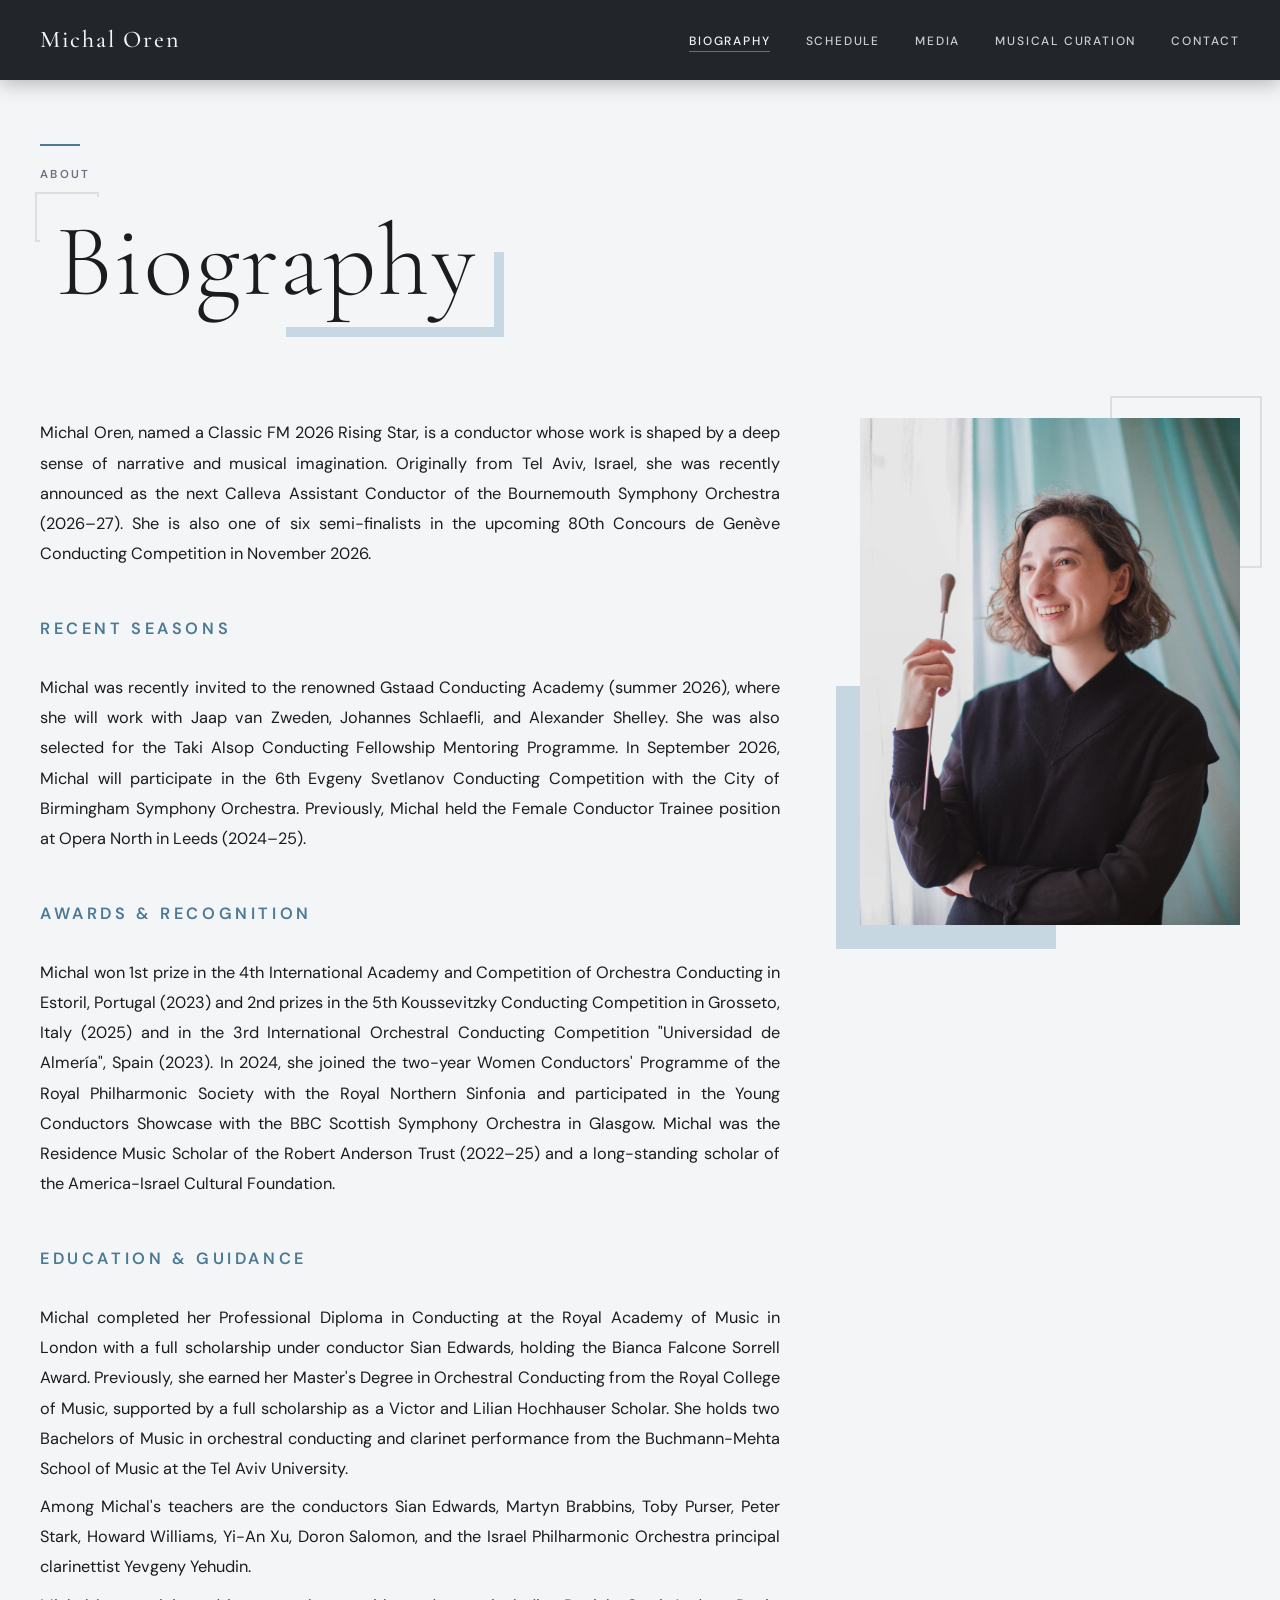
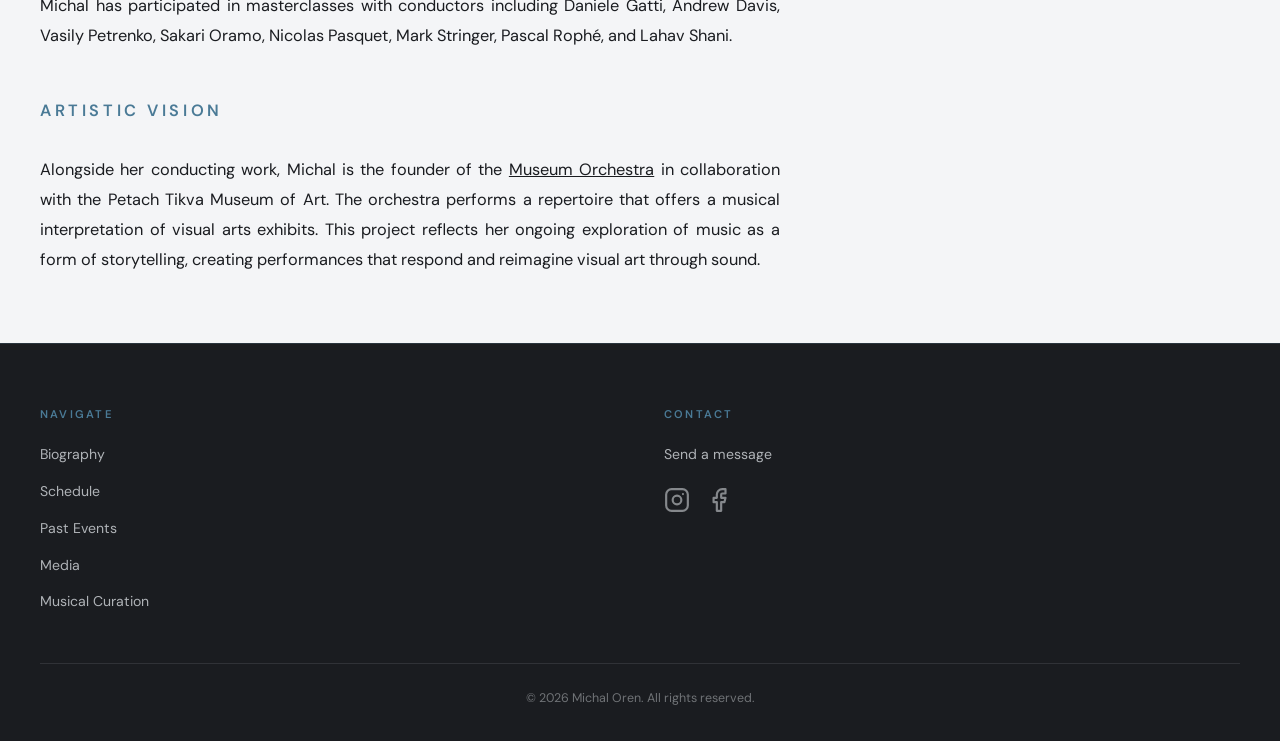
==== biography.html @ 988ffdbd "Improve mobile/tablet scroll effects, hero framing, and photo credits - Fade-in reveals immediately " ====
<!DOCTYPE html>
<html lang="en">
<head>
  <meta charset="UTF-8" />
  <meta name="viewport" content="width=device-width, initial-scale=1.0" />
  <meta name="description" content="Biography of Michal Oren – conductor, Classic FM 2026 Rising Star." />
  <title>Biography – Michal Oren</title>
  <link rel="stylesheet" href="css/style.css" />
  <style>
    .fade-in { opacity: 0; transform: translateY(24px); transition: opacity 0.7s ease, transform 0.7s ease; }
    .fade-in.visible { opacity: 1; transform: none; }

    .bio-layout {
      display: grid;
      grid-template-columns: 1fr 380px;
      gap: 5rem;
      align-items: start;
    }

    .bio-sidebar {
      position: sticky;
      top: calc(var(--nav-height) + 2rem);
    }

    .bio-sidebar__img-wrap {
      position: relative;
      margin-bottom: 1.5rem;
    }

    .bio-sidebar__img-wrap::before {
      content: '';
      position: absolute;
      top: -1.4rem;
      right: -1.4rem;
      width: 40%;
      height: 34%;
      border: 2px solid var(--dark);
      opacity: 0.1;
      z-index: -1;
    }

    .bio-sidebar__img-wrap::after {
      content: '';
      position: absolute;
      bottom: -1.5rem;
      left: -1.5rem;
      width: 58%;
      height: 52%;
      background: var(--blue-light);
      opacity: 0.32;
      z-index: -1;
    }

    .bio-sidebar img {
      width: 100%;
      aspect-ratio: 3/4;
      object-fit: cover;
      display: block;
    }

    .bio-awards {
      background: var(--cream-dark);
      padding: 1.5rem;
      border-left: 3px solid var(--blue-light);
    }

    .bio-awards h4 {
      font-family: var(--font-body);
      font-size: 0.7rem;
      font-weight: 600;
      letter-spacing: 0.2em;
      text-transform: uppercase;
      color: var(--accent);
      margin-bottom: 1rem;
    }

    .bio-awards ul { display: flex; flex-direction: column; gap: 0.6rem; }

    .bio-awards li {
      font-size: 0.85rem;
      color: var(--text-muted);
      padding-left: 1rem;
      position: relative;
      line-height: 1.5;
    }

    .bio-awards li::before {
      content: '–';
      position: absolute;
      left: 0;
      color: var(--accent);
    }

    .bio-content { display: flex; flex-direction: column; gap: 1.8rem; }

    .bio-content p { font-size: 1.02rem; line-height: 1.85; text-align: justify; }
    .bio-content strong { font-weight: 400; }

    .bio-section-title {
      font-family: var(--font-body);
      font-size: 0.7rem;
      font-weight: 600;
      letter-spacing: 0.22em;
      text-transform: uppercase;
      color: var(--accent);
      padding-top: 0.5rem;
      margin-top: 0.5rem;
      text-align: left;
    }

    @media (orientation: portrait), (max-width: 900px) {
      .bio-layout {
        grid-template-columns: 1fr;
        gap: 3rem;
      }
      .bio-sidebar { position: static; }
      .bio-sidebar__img-wrap { width: min(80%, 420px); margin-inline: auto; }
      .bio-sidebar img { aspect-ratio: 2/3; object-position: center top; }
    }
  </style>
</head>
<body>

  <!-- ═══════════════ NAVIGATION ═══════════════ -->
  <nav class="nav scrolled">
    <div class="nav__inner">
      <a href="index.html" class="nav__logo">Michal Oren</a>
      <button class="nav__toggle" aria-label="Toggle menu">
        <span></span><span></span><span></span>
      </button>
      <ul class="nav__links">
        <li><a href="biography.html">Biography</a></li>
        <li><a href="schedule.html">Schedule</a></li>
        <li><a href="media.html">Media</a></li>
        <li><a href="musical-curation.html">Musical Curation</a></li>
        <li><a href="contact.html">Contact</a></li>
      </ul>
    </div>
  </nav>

  <!-- ═══════════════ PAGE HERO ═══════════════ -->
  <div class="page-hero" data-label="Biography">
    <div class="container">
      <div class="page-hero__rule"></div>
      <span class="eyebrow">About</span>
      <div class="page-hero__title"><h1>Biography</h1></div>
    </div>
  </div>

  <!-- ═══════════════ BIO CONTENT ═══════════════ -->
  <section class="section">
    <div class="container">
      <div class="bio-layout">

        <!-- Main text -->
        <div class="bio-content fade-in">
          <p>
            Michal Oren, named a <strong>Classic FM 2026 Rising Star</strong>, is a conductor whose
            work is shaped by a deep sense of narrative and musical imagination. Originally from
            Tel Aviv, Israel, she was recently announced as the next <strong>Calleva Assistant
            Conductor of the Bournemouth Symphony Orchestra</strong> (2026–27). She is also one
            of six semi-finalists in the upcoming <strong>80th Concours de Genève Conducting
            Competition</strong> in November 2026.
          </p>

          <p class="bio-section-title">Recent Seasons</p>

          <p>
            Michal was recently invited to the renowned <strong>Gstaad Conducting Academy</strong> (summer 2026), where she will work with Jaap van Zweden, Johannes Schlaefli, and Alexander Shelley. She was also selected for the <strong>Taki Alsop Conducting Fellowship Mentoring Programme</strong>. In September 2026, Michal will participate in the <strong>6th Evgeny Svetlanov Conducting Competition</strong> with the City of Birmingham Symphony Orchestra. Previously, Michal held the <strong>Female Conductor Trainee</strong> position at Opera North in Leeds (2024–25).
          </p>

          <p class="bio-section-title">Awards &amp; Recognition</p>

          <p>
            Michal won <strong>1st prize in the 4th International Academy and Competition of
            Orchestra Conducting in Estoril, Portugal</strong> (2023) and 2nd prizes in the
            5th Koussevitzky Conducting Competition in Grosseto, Italy (2025) and in the
            3rd International Orchestral Conducting Competition "Universidad de Almería",
            Spain (2023). In 2024, she joined the two-year <strong>Women Conductors' Programme
            of the Royal Philharmonic Society</strong> with the Royal Northern Sinfonia and participated in the <strong>Young Conductors Showcase with the
            BBC Scottish Symphony Orchestra</strong> in Glasgow. Michal was the Residence Music
            Scholar of the <strong>Robert Anderson Trust</strong> (2022–25) and a long-standing scholar of the <strong>America-Israel Cultural Foundation</strong>.
          </p>

          <p class="bio-section-title">Education &amp; Guidance</p>

          <div style="display: flex; flex-direction: column; gap: 0.5rem;">
            <p>
              Michal completed her <strong>Professional Diploma in Conducting at the Royal Academy
              of Music</strong> in London with a full scholarship under conductor Sian Edwards,
              holding the <strong>Bianca Falcone Sorrell Award</strong>. Previously, she earned
              her <strong>Master's Degree in Orchestral Conducting from the Royal College of
              Music</strong>, supported by a full scholarship as a Victor and Lilian Hochhauser
              Scholar. She holds two <strong>Bachelors of Music</strong> in orchestral conducting
              and clarinet performance from the Buchmann-Mehta School of Music at the Tel Aviv University.
            </p>
            <p>
              Among Michal's teachers are the conductors Sian Edwards, Martyn Brabbins, Toby Purser,
              Peter Stark, Howard Williams, Yi-An Xu, Doron Salomon, and the Israel Philharmonic Orchestra principal clarinettist
              Yevgeny Yehudin.
            </p>
            <p>
              Michal has participated in masterclasses with conductors including Daniele Gatti, Andrew Davis, Vasily Petrenko, Sakari Oramo, Nicolas Pasquet, Mark Stringer, Pascal Rophé, and Lahav Shani.
            </p>
          </div>

          <p class="bio-section-title">Artistic Vision</p>

          <p>
            Alongside her conducting work, Michal is the founder of the <strong><a href="musical-curation.html" style="text-decoration: underline;">Museum
            Orchestra</a></strong> in collaboration with the Petach Tikva Museum of Art. The orchestra
            performs a repertoire that offers a musical interpretation of visual arts exhibits.
            This project reflects her ongoing exploration of music as a form of storytelling,
            creating performances that respond and reimagine visual art through sound.
          </p>

        </div>

        <!-- Sidebar -->
        <div class="bio-sidebar fade-in">
          <div class="bio-sidebar__img-wrap">
            <img
              src="images/bio-portrait.jpg"
              alt="Michal Oren – conductor portrait"
              loading="lazy"
            />
          </div>

        </div>

      </div>
    </div>
  </section>

  <!-- ═══════════════ FOOTER ═══════════════ -->
  <footer class="footer">
    <div class="container">
      <div class="footer__grid">
        <div class="footer__col">
          <h4>Navigate</h4>
          <ul>
            <li><a href="biography.html">Biography</a></li>
            <li><a href="schedule.html">Schedule</a></li>
            <li><a href="past-events.html">Past Events</a></li>
            <li><a href="media.html">Media</a></li>
            <li><a href="musical-curation.html">Musical Curation</a></li>
          </ul>
        </div>
        <div class="footer__col">
          <h4>Contact</h4>
          <ul>
            <li><a href="contact.html">Send a message</a></li>
            <li><a href="mailto:michal.oren.36@gmail.com">michal.oren.36@gmail.com</a></li>
          </ul>
          <div class="footer__social">
            <a href="https://www.instagram.com/michal.oren/" target="_blank" rel="noopener" aria-label="Instagram">
              <svg xmlns="http://www.w3.org/2000/svg" viewBox="0 0 24 24" fill="none" stroke="currentColor" stroke-width="2" stroke-linecap="round" stroke-linejoin="round">
                <rect x="2" y="2" width="20" height="20" rx="5" ry="5"/>
                <circle cx="12" cy="12" r="4"/>
                <circle cx="17.5" cy="6.5" r="1" fill="currentColor" stroke="none"/>
              </svg>
            </a>
            <a href="https://www.facebook.com/michal.oren.96" target="_blank" rel="noopener" aria-label="Facebook">
              <svg xmlns="http://www.w3.org/2000/svg" viewBox="0 0 24 24" fill="none" stroke="currentColor" stroke-width="2" stroke-linecap="round" stroke-linejoin="round">
                <path d="M18 2h-3a5 5 0 0 0-5 5v3H7v4h3v8h4v-8h3l1-4h-4V7a1 1 0 0 1 1-1h3z"/>
              </svg>
            </a>
          </div>
        </div>
      </div>
      <div class="footer__bottom">
        <span>&copy; 2026 Michal Oren. All rights reserved.</span>
      </div>
    </div>
  </footer>

  <script src="js/main.js"></script>
</body>
</html>
---- css/style.css ----
/* ============================================================
   MICHAL OREN — Main Stylesheet
   Fonts: Cormorant Garamond (headings) + DM Sans (body)
   Colors: Off-white #F4F5F7 | Blue #6B9AB4 | Dark #1A1C20 | No warm tones
   ============================================================ */

@import url('https://fonts.googleapis.com/css2?family=Cormorant+Garamond:ital,wght@0,300;0,400;0,500;0,600;1,300;1,400;1,500;1,600&family=DM+Sans:ital,opsz,wght@0,9..40,300;0,9..40,400;0,9..40,500;0,9..40,600;1,9..40,300;1,9..40,400&display=swap');

/* ── Variables ─────────────────────────────────────────────── */
:root {
  --cream:        #F4F5F7;
  --cream-dark:   #D8DDE5;
  --dark:         #1A1C20;
  --dark-mid:     #22262D;
  --blue-pale:    #D8E8F0;
  --blue-light:   #6B9AB4;
  --accent:       #4A7A96;
  --accent-light: #6B9AB4;
  --text:         #1A1C20;
  --text-muted:   #6A7382;
  --white:        #FFFFFF;

  --font-display: 'Cormorant Garamond', Georgia, serif;
  --font-body:    'DM Sans', system-ui, sans-serif;

  --nav-height: 80px;
  --section-pad: clamp(2.7rem, 5.3vw, 4.7rem);
  --container:  1200px;
  --radius:     4px;
  --transition: 0.3s ease;
}

/* ── Reset ──────────────────────────────────────────────────── */
*, *::before, *::after { box-sizing: border-box; margin: 0; padding: 0; }

html { scroll-behavior: smooth; font-size: 16px; }

body {
  font-family: var(--font-body);
  background-color: var(--cream);
  color: var(--text);
  line-height: 1.7;
  -webkit-font-smoothing: antialiased;
}

img { display: block; max-width: 100%; height: auto; }

a { color: inherit; text-decoration: none; }

ul { list-style: none; }

/* ── Typography ─────────────────────────────────────────────── */
h1, h2, h3, h4 {
  font-family: var(--font-display);
  font-weight: 400;
  line-height: 1.15;
  letter-spacing: 0.01em;
}

h1 { font-size: clamp(3.5rem, 8vw, 7rem); }
h2 { font-size: clamp(2.4rem, 4.5vw, 3.8rem); }
h3 { font-size: clamp(1.3rem, 2.5vw, 1.9rem); }
h4 { font-size: 1.2rem; }

p { font-size: 1rem; line-height: 1.8; color: var(--text); }

.eyebrow {
  font-family: var(--font-body);
  font-size: 0.72rem;
  font-weight: 600;
  letter-spacing: 0.2em;
  text-transform: uppercase;
  color: var(--text-muted);
  display: block;
  margin-bottom: 0.75rem;
}

/* ── Layout Helpers ─────────────────────────────────────────── */
.container {
  width: min(var(--container), 100% - 3rem);
  margin-inline: auto;
}

.section { padding-block: var(--section-pad); }

.section--dark {
  background-color: var(--dark);
  color: var(--cream);
}
.section--dark p,
.section--dark h2,
.section--dark h3 { color: var(--cream); }
.section--dark .eyebrow { color: var(--blue-light); }

.section--mid {
  background-color: #EBEBEC;
}

.grid-2 {
  display: grid;
  grid-template-columns: repeat(2, 1fr);
  gap: 3rem;
  align-items: center;
}

.grid-3 {
  display: grid;
  grid-template-columns: repeat(3, 1fr);
  gap: 2rem;
}

/* ── Buttons ────────────────────────────────────────────────── */
.btn {
  display: inline-block;
  padding: 0.8rem 2.2rem;
  font-family: var(--font-body);
  font-size: 0.8rem;
  font-weight: 500;
  letter-spacing: 0.15em;
  text-transform: uppercase;
  border: 1.5px solid currentColor;
  transition: background var(--transition), color var(--transition);
  cursor: pointer;
}

.btn--accent {
  background: var(--dark);
  border-color: var(--dark);
  color: var(--white);
}
.btn--accent:hover { background: var(--dark-mid); border-color: var(--dark-mid); }

.btn--outline {
  background: transparent;
  border-color: var(--text);
  color: var(--text);
}
.btn--outline:hover { background: var(--text); color: var(--cream); }

.btn--outline-light {
  background: transparent;
  border-color: var(--cream);
  color: var(--cream);
}
.btn--outline-light:hover { background: var(--cream); color: var(--dark); }

/* ── Navigation ─────────────────────────────────────────────── */
.nav {
  position: fixed;
  top: 0; left: 0; right: 0;
  z-index: 100;
  height: var(--nav-height);
  display: flex;
  align-items: center;
  transition: background var(--transition), box-shadow var(--transition), transform 0.35s ease;
}

.nav--hidden {
  transform: translateY(-100%);
}

.nav.scrolled {
  background: rgba(27, 30, 36, 0.97);
  box-shadow: 0 2px 20px rgba(0,0,0,0.3);
}

.nav__inner {
  width: min(var(--container), 100% - 3rem);
  margin-inline: auto;
  display: flex;
  align-items: center;
  justify-content: space-between;
}

.nav__logo {
  font-family: var(--font-display);
  font-size: 1.5rem;
  font-weight: 500;
  letter-spacing: 0.08em;
  color: var(--cream);
  white-space: nowrap;
}

.nav__links {
  display: flex;
  gap: 2.2rem;
  align-items: center;
}

.nav__links a {
  font-size: 0.75rem;
  font-weight: 500;
  letter-spacing: 0.15em;
  text-transform: uppercase;
  color: rgba(240, 244, 248, 0.82);
  transition: color var(--transition);
  position: relative;
}

.nav__links a::after {
  content: '';
  position: absolute;
  bottom: -3px; left: 0; right: 0;
  height: 1px;
  background: var(--accent);
  transform: scaleX(0);
  transition: transform var(--transition);
}

.nav__links a:hover,
.nav__links a.active { color: var(--cream); }
.nav__links a:hover::after,
.nav__links a.active::after { transform: scaleX(1); }

.nav__toggle {
  display: none;
  flex-direction: column;
  gap: 5px;
  cursor: pointer;
  padding: 4px;
  background: none;
  border: none;
}

.nav__toggle span {
  display: block;
  width: 24px;
  height: 1.5px;
  background: var(--cream);
  transition: transform var(--transition), opacity var(--transition);
}

/* ── About heading ──────────────────────────────────────────── */
.about__heading {
  font-size: clamp(2rem, 3.5vw, 3rem);
  font-weight: 300;
  line-height: 1.2;
}

.about__heading em {
  font-style: italic;
  color: var(--accent);
}

/* ── Statement section ──────────────────────────────────────── */
.statement-section {
  background: var(--dark);
  padding: clamp(3rem, 6vw, 5rem) 0;
  overflow: hidden;
  position: relative;
}

.statement-section::before {
  content: '';
  position: absolute;
  left: 0; top: 0;
  width: 4px;
  height: 100%;
  background: var(--accent);
}

.statement-quote {
  font-family: var(--font-display);
  font-size: clamp(1.5rem, 3.5vw, 2.8rem);
  font-weight: 300;
  font-style: italic;
  color: var(--cream);
  line-height: 1.35;
  max-width: 960px;
  letter-spacing: 0.015em;
  padding-left: 3rem;
}

.statement-quote::before {
  content: '— ';
  color: var(--accent);
  font-style: normal;
}

/* ── News section header ────────────────────────────────────── */
.news-section {
  position: relative;
  overflow: hidden;
}


.news-header {
  display: grid;
  grid-template-columns: 1fr auto;
  align-items: end;
  gap: 1.5rem;
  margin-bottom: 0;
}

.news-header .eyebrow { grid-column: 1; grid-row: 1; }

.section-title-sm {
  font-size: clamp(1.8rem, 3.5vw, 2.8rem);
  font-weight: 300;
  font-style: italic;
  line-height: 1.1;
  margin: 0;
}

.news-header h2 {
  grid-column: 1;
  grid-row: 2;
  margin: 0;
}

.news-header .divider { grid-column: 1; grid-row: 3; margin-top: -0.75rem; }
.about__text .divider { margin-top: -0.75rem; }

/* ── Hero ───────────────────────────────────────────────────── */
.hero {
  position: relative;
  height: 140vh;
  min-height: 750px;
  display: flex;
  align-items: center;
  overflow: hidden;
  background-color: var(--dark-mid);
}

.hero__bg {
  position: absolute;
  inset: 0;
  width: 100%;
  height: 100%;
  object-fit: cover;
  object-position: 75% top;
}

.hero__overlay {
  position: absolute;
  inset: 0;
  background: linear-gradient(
    to bottom,
    rgba(27,30,36,0.1) 0%,
    rgba(27,30,36,0.3) 40%,
    rgba(27,30,36,0.88) 100%
  );
}

.hero__content {
  position: relative;
  width: min(var(--container), 100% - 3rem);
  margin-inline: auto;
  padding-bottom: 0;
  margin-top: 25vh;
  color: var(--cream);
}

.hero__content h1 {
  font-weight: 300;
  font-style: normal;
  letter-spacing: 0.02em;
  color: var(--cream);
  line-height: 1.05;
  margin-bottom: 0.5rem;
}

.hero__subtitle {
  font-family: var(--font-body);
  font-size: 0.95rem;
  font-weight: 500;
  letter-spacing: 0.3em;
  text-transform: uppercase;
  color: var(--accent-light);
  margin-bottom: 1rem;
}

.hero__rule {
  width: 50px;
  height: 2px;
  background: var(--accent);
  margin-bottom: 1.5rem;
}

.hero__tag {
  display: inline-block;
  font-family: var(--font-body);
  font-size: 0.72rem;
  font-weight: 400;
  letter-spacing: 0.15em;
  text-transform: uppercase;
  border: 1px solid rgba(240,244,248,0.4);
  padding: 0.4rem 1rem;
  color: rgba(240,244,248,0.8);
  margin-top: 1.2rem;
}

/* ── Banner Strip ───────────────────────────────────────────── */
.banner-strip {
  background: var(--cream-dark);
  border-bottom: 1px solid rgba(107,154,180,0.2);
  padding: 0.6rem 0;
}

.banner-strip__inner {
  width: min(var(--container), 100% - 3rem);
  margin-inline: auto;
  display: flex;
  align-items: center;
  justify-content: center;
  gap: 2rem;
}

.banner-strip__left {
  display: flex;
  align-items: center;
  gap: 0.75rem;
}

.banner-strip__logo-wrap {
  display: flex;
  align-items: center;
}

.banner-strip__logo {
  height: 34px;
  width: auto;
}

.banner-strip__text {
  font-family: var(--font-display);
  font-size: 1.15rem;
  font-weight: 500;
  font-style: italic;
  letter-spacing: 0.05em;
  color: var(--dark);
}

.banner-strip__sep {
  width: 1px;
  height: 28px;
  background: rgba(26,28,32,0.35);
}

.banner-strip__right a {
  display: flex;
  align-items: center;
  color: var(--dark);
  transition: color var(--transition), transform var(--transition);
}

.banner-strip__right a:hover {
  color: var(--accent);
  transform: scale(1.1);
}

.banner-strip__right svg {
  width: 22px;
  height: 22px;
}

/* ── News Cards ─────────────────────────────────────────────── */
.news-grid {
  display: flex;
  flex-direction: column;
  margin-top: 0;
  max-width: 780px;
  margin-inline: auto;
  width: 100%;
  position: relative;
}

.news-grid::before {
  content: '';
  position: absolute;
  bottom: -2rem;
  left: -2rem;
  width: 62%;
  height: 52%;
  background: var(--cream-dark);
  opacity: 0.38;
  z-index: 0;
  pointer-events: none;
}

.news-grid::after {
  content: '';
  position: absolute;
  top: -1.4rem;
  right: -1.4rem;
  width: 36%;
  height: calc(50% + 1.4rem);
  background: transparent;
  border: 2px solid var(--blue-light);
  opacity: 0.5;
  z-index: 0;
  pointer-events: none;
}

.news-card {
  display: grid;
  grid-template-columns: 160px 1fr;
  gap: 2.5rem;
  padding: 1.8rem 1.2rem;
  border-bottom: 1px solid var(--cream-dark);
  align-items: stretch;
  position: relative;
  z-index: 1;
  background: var(--white);
  cursor: pointer;
  transition: background 0.3s ease, box-shadow 0.3s ease;
}

.news-card:first-child { border-top: 1px solid var(--cream-dark); }

.news-card::before {
  content: '';
  position: absolute;
  left: 0;
  top: 0;
  width: 3px;
  height: 100%;
  background: var(--accent);
  transform: scaleY(0);
  transform-origin: center;
  transition: transform 0.3s ease;
}

.news-card:hover { background: var(--blue-pale); }
.news-card:hover::before { transform: scaleY(1); }

.news-card__logo {
  display: flex;
  align-items: center;
  justify-content: center;
}

.news-card__logo img {
  height: 80px;
  max-width: 150px;
  width: auto;
  object-fit: contain;
  transition: transform 0.35s ease;
}

.news-card:hover .news-card__logo img { transform: scale(1.08); }

.news-card__body {
  display: flex;
  flex-direction: column;
  align-self: stretch;
  gap: 0.5rem;
}

.news-card__text {
  font-size: 1.05rem;
  line-height: 1.65;
  color: var(--text);
  flex: 1;
}

.news-card__date {
  font-family: var(--font-body);
  font-size: 0.68rem;
  font-weight: 600;
  letter-spacing: 0.15em;
  text-transform: uppercase;
  color: var(--text-muted);
}

.news-card__link {
  font-family: var(--font-body);
  font-size: 0.72rem;
  font-weight: 600;
  letter-spacing: 0.1em;
  color: var(--accent);
  text-transform: uppercase;
  display: inline-flex;
  align-items: center;
  gap: 0.3em;
  margin-top: auto;
  padding-top: 0.6rem;
  transition: gap 0.25s ease, letter-spacing 0.25s ease;
}

.news-card:hover .news-card__link { gap: 0.6em; }

.news-card__link::after {
  content: '';
  position: absolute;
  inset: 0;
}

@media (max-width: 700px) {
  .news-card { grid-template-columns: 80px 1fr; gap: 1.2rem; }
}

@media (max-width: 460px) {
  .news-card { grid-template-columns: 1fr; }
  .news-card__logo { justify-content: flex-start; }
}

/* ── About Section (full-bleed split) ───────────────────────── */
.about-section {
  display: grid;
  grid-template-columns: 55fr 45fr;
  min-height: 90vh;
}

.about-section__image {
  overflow: hidden;
  position: relative;
}

.about-section__image img {
  width: 100%;
  height: 100%;
  object-fit: cover;
  object-position: center top;
  display: block;
}

.about-section__text {
  padding: clamp(4rem, 8vw, 8rem) clamp(3rem, 6vw, 6rem);
  display: flex;
  flex-direction: column;
  justify-content: center;
  gap: 1.8rem;
  background: var(--cream);
}

.about-section__text .btn { align-self: flex-start; }
.about-section__text p { color: var(--text); }

@media (max-width: 768px) {
  .about-section {
    grid-template-columns: 1fr;
    min-height: auto;
  }
  .about-section__image {
    aspect-ratio: 4/3;
    max-height: 55vh;
  }
}

/* ── Press / News list ──────────────────────────────────────── */
.press-section-title {
  font-size: clamp(3rem, 7vw, 6rem);
  font-weight: 300;
  font-style: italic;
  margin-bottom: 0.5rem;
  line-height: 1;
}

.press-list {
  border-top: 1px solid var(--cream-dark);
  margin-top: 1.5rem;
}

.press-item {
  display: grid;
  grid-template-columns: 2.5rem 1fr auto auto;
  gap: 0 2.5rem;
  padding: 2rem 0;
  border-bottom: 1px solid var(--cream-dark);
  align-items: center;
  text-decoration: none;
  color: inherit;
  transition: opacity var(--transition);
}

.press-item:hover { opacity: 0.55; }

.press-item:hover .press-item__arrow { transform: translateX(6px); }

.press-item__num {
  font-family: var(--font-display);
  font-size: 0.9rem;
  font-style: italic;
  color: var(--text-muted);
  opacity: 0.7;
}

.press-item__source {
  display: block;
  font-size: 0.68rem;
  font-weight: 600;
  letter-spacing: 0.15em;
  text-transform: uppercase;
  color: var(--accent);
  margin-bottom: 0.45rem;
}

.press-item__text {
  font-size: 1rem;
  line-height: 1.5;
  color: var(--text);
  margin: 0;
}

.press-item__date {
  font-size: 0.72rem;
  color: var(--text-muted);
  text-transform: uppercase;
  letter-spacing: 0.1em;
  white-space: nowrap;
}

.press-item__arrow {
  font-size: 1rem;
  color: var(--accent);
  transition: transform var(--transition);
  padding-left: 0.5rem;
}

@media (max-width: 650px) {
  .press-item { grid-template-columns: 2rem 1fr auto; }
  .press-item__date { display: none; }
}

/* ── Performances list (homepage dark section) ──────────────── */
.perf-list {
  border-top: 1px solid rgba(240,244,248,0.12);
  margin-top: 2rem;
}

.perf-item {
  display: grid;
  grid-template-columns: 5rem 1fr auto auto;
  gap: 0 2rem;
  padding: 1.8rem 0;
  border-bottom: 1px solid rgba(240,244,248,0.08);
  align-items: center;
  text-decoration: none;
  color: var(--cream);
  transition: opacity var(--transition);
}

.perf-item:hover { opacity: 0.55; }
.perf-item:hover .perf-item__arrow { transform: translateX(6px); }

.perf-item__date {
  display: flex;
  flex-direction: column;
  line-height: 1;
}

.perf-item__day {
  font-family: var(--font-display);
  font-size: 2rem;
  font-weight: 300;
  color: var(--accent);
  line-height: 1;
}

.perf-item__month {
  font-size: 0.62rem;
  font-weight: 600;
  letter-spacing: 0.15em;
  text-transform: uppercase;
  color: rgba(240,244,248,0.45);
  margin-top: 0.25rem;
}

.perf-item__title {
  font-size: 1.05rem;
  font-weight: 400;
  color: var(--cream);
}

.perf-item__venue {
  font-size: 0.78rem;
  color: rgba(240,244,248,0.45);
  white-space: nowrap;
}

.perf-item__arrow {
  color: var(--accent);
  transition: transform var(--transition);
  font-size: 0.9rem;
}

@media (max-width: 650px) {
  .perf-item { grid-template-columns: 4rem 1fr auto; }
  .perf-item__venue { display: none; }
}

/* ── Legacy About / Bio (kept for other pages) ──────────────── */
.about__image { position: relative; }
.about__image::before {
  content: '';
  position: absolute;
  bottom: -2rem;
  left: -2rem;
  width: 62%;
  height: 52%;
  background: var(--blue-light);
  opacity: 0.38;
  z-index: -1;
}
.about__image::after {
  content: '';
  position: absolute;
  top: -1.4rem;
  right: -1.4rem;
  width: 36%;
  height: 30%;
  border: 2px solid var(--dark);
  opacity: 0.1;
  z-index: -1;
}
.about__image img { width: 100%; aspect-ratio: 3/4; object-fit: cover; }
.about__text-wrap { align-self: start; margin-top: -2rem; }
.about__text { display: flex; flex-direction: column; gap: 1.5rem; position: relative; background: var(--cream); padding-bottom: 2rem; }
.about__text p { color: var(--text); text-align: justify; }
.about__text > p:first-of-type { margin-top: -1.25rem; }
.about__text .btn { align-self: flex-start; }
.about__text::after {
  content: '';
  position: absolute;
  bottom: -1.4rem;
  right: -1.4rem;
  width: 90%;
  height: 85%;
  border: 2px solid var(--accent);
  opacity: 0.4;
  z-index: -1;
  pointer-events: none;
}

/* ── Events / Schedule ──────────────────────────────────────── */
.event-list { display: flex; flex-direction: column; gap: 0; }

.event-item {
  display: grid;
  grid-template-columns: 90px 1fr auto;
  gap: 1.5rem;
  align-items: center;
  padding: 1.5rem 0;
  border-bottom: 1px solid rgba(240,244,248,0.12);
  transition: background var(--transition);
}

.section--dark .event-item { border-bottom-color: rgba(240,244,248,0.12); }
.section:not(.section--dark) .event-item { border-bottom-color: var(--cream-dark); }

.event-item:first-child { border-top: 1px solid rgba(240,244,248,0.12); }
.section:not(.section--dark) .event-item:first-child { border-top-color: var(--cream-dark); }

.event-date {
  text-align: center;
  font-family: var(--font-display);
  position: relative;
}

.event-date::before {
  content: '';
  position: absolute;
  top: 50%;
  left: 50%;
  transform: translate(-50%, -50%);
  width: 60px;
  height: 60px;
  background: var(--accent);
  opacity: 0.1;
}

.event-date .day {
  font-family: var(--font-body);
  font-size: 2.2rem;
  font-weight: 300;
  line-height: 1;
  color: var(--accent);
  position: relative;
}

.event-date .month {
  font-family: var(--font-body);
  font-size: 0.7rem;
  font-weight: 600;
  letter-spacing: 0.15em;
  text-transform: uppercase;
  position: relative;
}

.section--dark .event-date .month { color: rgba(240,244,248,0.6); }

.event-info h3 {
  font-size: 1.35rem;
  font-weight: 500;
  margin-bottom: 0.25rem;
}

.event-info .venue {
  font-size: 1rem;
  color: var(--text-muted);
}

.section--dark .event-info .venue { color: rgba(240,244,248,0.55); }

.event-cta { flex-shrink: 0; }

/* Past Events Table */
.events-table { width: 100%; border-collapse: collapse; }

.events-table th {
  font-family: var(--font-body);
  font-size: 0.7rem;
  font-weight: 600;
  letter-spacing: 0.18em;
  text-transform: uppercase;
  color: var(--accent);
  padding: 0.75rem 1rem;
  text-align: left;
  border-bottom: 1px solid var(--cream-dark);
}

.events-table td {
  padding: 1rem;
  font-size: 0.9rem;
  border-bottom: 1px solid var(--cream-dark);
  vertical-align: top;
}

.events-table tr:last-child td { border-bottom: none; }
.events-table tr:hover td { background: var(--cream-dark); }

/* ── Media / Gallery ────────────────────────────────────────── */
.gallery {
  display: grid;
  grid-template-columns: repeat(auto-fill, minmax(280px, 1fr));
  gap: 1rem;
}

.gallery__item {
  overflow: hidden;
  aspect-ratio: 3/4;
  cursor: pointer;
}

.gallery__item.landscape { aspect-ratio: 4/3; }
.gallery__item.wide      { aspect-ratio: 16/9; grid-column: span 2; }

.gallery__item img {
  width: 100%;
  height: 100%;
  object-fit: cover;
  transition: transform 0.5s ease;
}

.gallery__item:hover img { transform: scale(1.04); }

.video-grid {
  display: grid;
  grid-template-columns: repeat(auto-fill, minmax(340px, 1fr));
  gap: 2rem;
}

.video-frame-wrap {
  position: relative;
  isolation: isolate;
}
.video-frame-wrap::after {
  content: '';
  position: absolute;
  top: -1.4rem;
  right: -1.4rem;
  width: 90%;
  height: 85%;
  border: 2px solid var(--accent);
  opacity: 0.4;
  z-index: -1;
  pointer-events: none;
}

.video-wrapper {
  position: relative;
  padding-bottom: 56.25%;
  height: 0;
  overflow: hidden;
  background: var(--dark);
}

.video-wrapper iframe {
  position: absolute;
  top: 0; left: 0;
  width: 100%;
  height: 100%;
  border: none;
}

.video-caption {
  margin-top: 0.75rem;
  font-size: 0.85rem;
  color: var(--text-muted);
}

/* ── Lightbox ───────────────────────────────────────────────── */
.lightbox {
  display: none;
  position: fixed;
  inset: 0;
  z-index: 200;
  background: rgba(0,0,0,0.92);
  align-items: center;
  justify-content: center;
}

.lightbox.open { display: flex; }

.lightbox__img {
  max-width: 90vw;
  max-height: 90vh;
  object-fit: contain;
}

.lightbox__close {
  position: absolute;
  top: 1.5rem; right: 1.5rem;
  font-size: 2rem;
  color: var(--cream);
  cursor: pointer;
  background: none;
  border: none;
  line-height: 1;
  opacity: 0.7;
  transition: opacity var(--transition);
}

.lightbox__close:hover { opacity: 1; }

/* ── Contact Form ───────────────────────────────────────────── */
.form-grid {
  display: grid;
  grid-template-columns: 1fr 1fr;
  gap: 1.5rem;
}

.form-group {
  display: flex;
  flex-direction: column;
  gap: 0.5rem;
}

.form-group.full { grid-column: 1 / -1; }

.form-group label {
  font-size: 0.72rem;
  font-weight: 600;
  letter-spacing: 0.15em;
  text-transform: uppercase;
  color: var(--text-muted);
}

.form-group input,
.form-group textarea,
.form-group select {
  width: 100%;
  padding: 0.85rem 1rem;
  background: var(--white);
  border: 1px solid var(--cream-dark);
  border-radius: var(--radius);
  font-family: var(--font-body);
  font-size: 0.95rem;
  color: var(--text);
  transition: border-color var(--transition), box-shadow var(--transition);
  outline: none;
  -webkit-appearance: none;
}

.form-group input:focus,
.form-group textarea:focus,
.form-group select:focus {
  border-color: var(--accent);
  box-shadow: 0 0 0 3px rgba(107,154,180,0.15);
}

.form-group textarea { resize: vertical; min-height: 160px; }

.form-success {
  display: none;
  padding: 1.5rem;
  background: rgba(107,154,180,0.1);
  border: 1px solid var(--accent);
  color: var(--text);
  font-size: 0.9rem;
  line-height: 1.6;
  margin-top: 1rem;
}

/* ── Page Hero (inner pages) ────────────────────────────────── */
.page-hero {
  background: var(--cream);
  padding-top: calc(var(--nav-height) + 4rem);
  padding-bottom: 2.5rem;
  position: relative;
  overflow: hidden;
  text-align: left;
  isolation: isolate;
}

.page-hero + .section {
  padding-top: clamp(2rem, 4vw, 3.5rem);
}


.page-hero__rule {
  width: 40px;
  height: 2px;
  background: var(--accent);
  margin-bottom: 1.2rem;
}

.page-hero h1 {
  font-style: normal;
  font-weight: 300;
  letter-spacing: 0.02em;
  color: var(--dark);
}

.page-hero__title {
  display: inline-block;
  position: relative;
  background: var(--cream);
  padding: 0.4rem 1rem;
}

.page-hero__title::before {
  content: '';
  position: absolute;
  top: -0.3rem;
  left: -0.3rem;
  width: 14%;
  height: 38%;
  border: 2px solid var(--dark);
  opacity: 0.1;
  z-index: -1;
  pointer-events: none;
}

.page-hero__title::after {
  content: '';
  position: absolute;
  bottom: -0.6rem;
  right: -0.6rem;
  width: 48%;
  height: 65%;
  background: var(--blue-light);
  opacity: 0.32;
  z-index: -1;
  pointer-events: none;
}

.page-hero .eyebrow {
  justify-content: flex-start;
  display: flex;
}

/* ── Footer ─────────────────────────────────────────────────── */
.footer {
  background: var(--dark);
  color: var(--cream);
  padding: 4rem 0 2rem;
  border-top: 1px solid rgba(107,154,180,0.2);
}

.footer__grid {
  display: grid;
  grid-template-columns: 1fr 1fr;
  gap: 3rem;
  margin-bottom: 3rem;
}


.footer__col h4 {
  font-family: var(--font-body);
  font-size: 0.7rem;
  font-weight: 600;
  letter-spacing: 0.2em;
  text-transform: uppercase;
  color: var(--accent);
  margin-bottom: 1.2rem;
}

.footer__col ul { display: flex; flex-direction: column; gap: 0.6rem; }

.footer__col ul a {
  font-size: 0.88rem;
  color: rgba(240,244,248,0.7);
  transition: color var(--transition);
}

.footer__col ul a:hover { color: var(--cream); }

.footer__col a[href^="mailto"] { display: none; }
.footer__col li:has(a[href^="mailto"]) { display: none; }

.footer__bottom {
  border-top: 1px solid rgba(240,244,248,0.1);
  padding-top: 1.5rem;
  display: flex;
  flex-direction: column;
  align-items: center;
  gap: 1rem;
  font-size: 0.78rem;
  color: rgba(240,244,248,0.4);
}

/* ── Divider ────────────────────────────────────────────────── */
.divider {
  width: 60px;
  height: 1px;
  background: var(--accent);
  margin-top: 0.75rem;
  margin-bottom: 2rem;
}

/* ── Section Header ─────────────────────────────────────────── */
.section-header {
  margin-bottom: clamp(2.5rem, 5vw, 4rem);
}

.section-header.news-header { margin-bottom: 0.4rem; }

.section-header.centered { text-align: center; }
.section-header.centered .divider { margin-inline: auto; }

/* ── Placeholder ─────────────────────────────────────────────── */
.placeholder-box {
  background: var(--cream-dark);
  border: 2px dashed var(--accent);
  display: flex;
  align-items: center;
  justify-content: center;
  color: var(--text-muted);
  font-size: 0.85rem;
  letter-spacing: 0.05em;
  text-align: center;
  padding: 2rem;
}

/* ── Responsive ─────────────────────────────────────────────── */
@media (max-width: 1024px) {
  .grid-3 { grid-template-columns: repeat(2, 1fr); }
  .footer__grid { grid-template-columns: 1fr 1fr; }
}

@media (max-width: 768px) {
  :root { --nav-height: 68px; }

  .nav__links {
    position: fixed;
    top: 0; right: 0;
    width: min(320px, 80vw);
    height: 100vh;
    background: var(--dark);
    flex-direction: column;
    align-items: flex-start;
    padding: calc(var(--nav-height) + 2rem) 2.5rem 2rem;
    gap: 1.5rem;
    transform: translateX(100%);
    transition: transform var(--transition);
    z-index: 99;
    box-shadow: -4px 0 30px rgba(0,0,0,0.4);
  }

  .nav__links.open { transform: translateX(0); }
  .nav__links a { font-size: 1rem; letter-spacing: 0.1em; }
  .nav__toggle { display: flex; z-index: 101; }

  .nav__toggle.open span:nth-child(1) { transform: translateY(6.5px) rotate(45deg); }
  .nav__toggle.open span:nth-child(2) { opacity: 0; }
  .nav__toggle.open span:nth-child(3) { transform: translateY(-6.5px) rotate(-45deg); }

  .grid-2 { grid-template-columns: 1fr; }
  .grid-3 { grid-template-columns: 1fr; }

  .about__image::before,
  .about__image::after { display: none; }

  .event-item {
    grid-template-columns: 70px 1fr;
    gap: 0.75rem 1rem;
  }
  .event-cta { grid-column: 2; padding-bottom: 0.5rem; }

  .form-grid { grid-template-columns: 1fr; }
  .form-group.full { grid-column: 1; }

  .gallery__item.wide { grid-column: span 1; aspect-ratio: 3/4; }

  .footer__grid { grid-template-columns: 1fr; gap: 2rem; }
  .footer__bottom { flex-direction: column; gap: 0.5rem; text-align: center; }

  .events-table { font-size: 0.82rem; }
  .events-table th, .events-table td { padding: 0.6rem 0.5rem; }

  .video-grid { grid-template-columns: 1fr; }

  /* ── Gentle tap feedback (touch has no :hover) ─────────────── */
  .btn { transition: background var(--transition), color var(--transition), transform 0.15s ease; }
  .btn:active { transform: scale(0.96); }

  .news-card { transition: background 0.3s ease, box-shadow 0.3s ease, transform 0.15s ease; }
  .news-card:active { background: var(--blue-pale); transform: scale(0.98); }
  .news-card:active::before { transform: scaleY(1); }
}

@media (max-width: 480px) {
  h1 { font-size: clamp(2.5rem, 12vw, 3.5rem); }
  .hero__content { padding-bottom: 3.5rem; margin-top: 40vh; }
  .hero { height: 100vh; }
  .hero__bg { object-position: 72% 15%; }
}

.footer__social {
  display: flex;
  gap: 1rem;
  align-items: center;
}

.footer__social a {
  display: flex;
  color: rgba(240,244,248,0.5);
  transition: color var(--transition);
}

.footer__social a:hover { color: var(--accent-light); }

.footer__social svg { width: 26px; height: 26px; }
.footer__col .footer__social { margin-top: 1.2rem; }
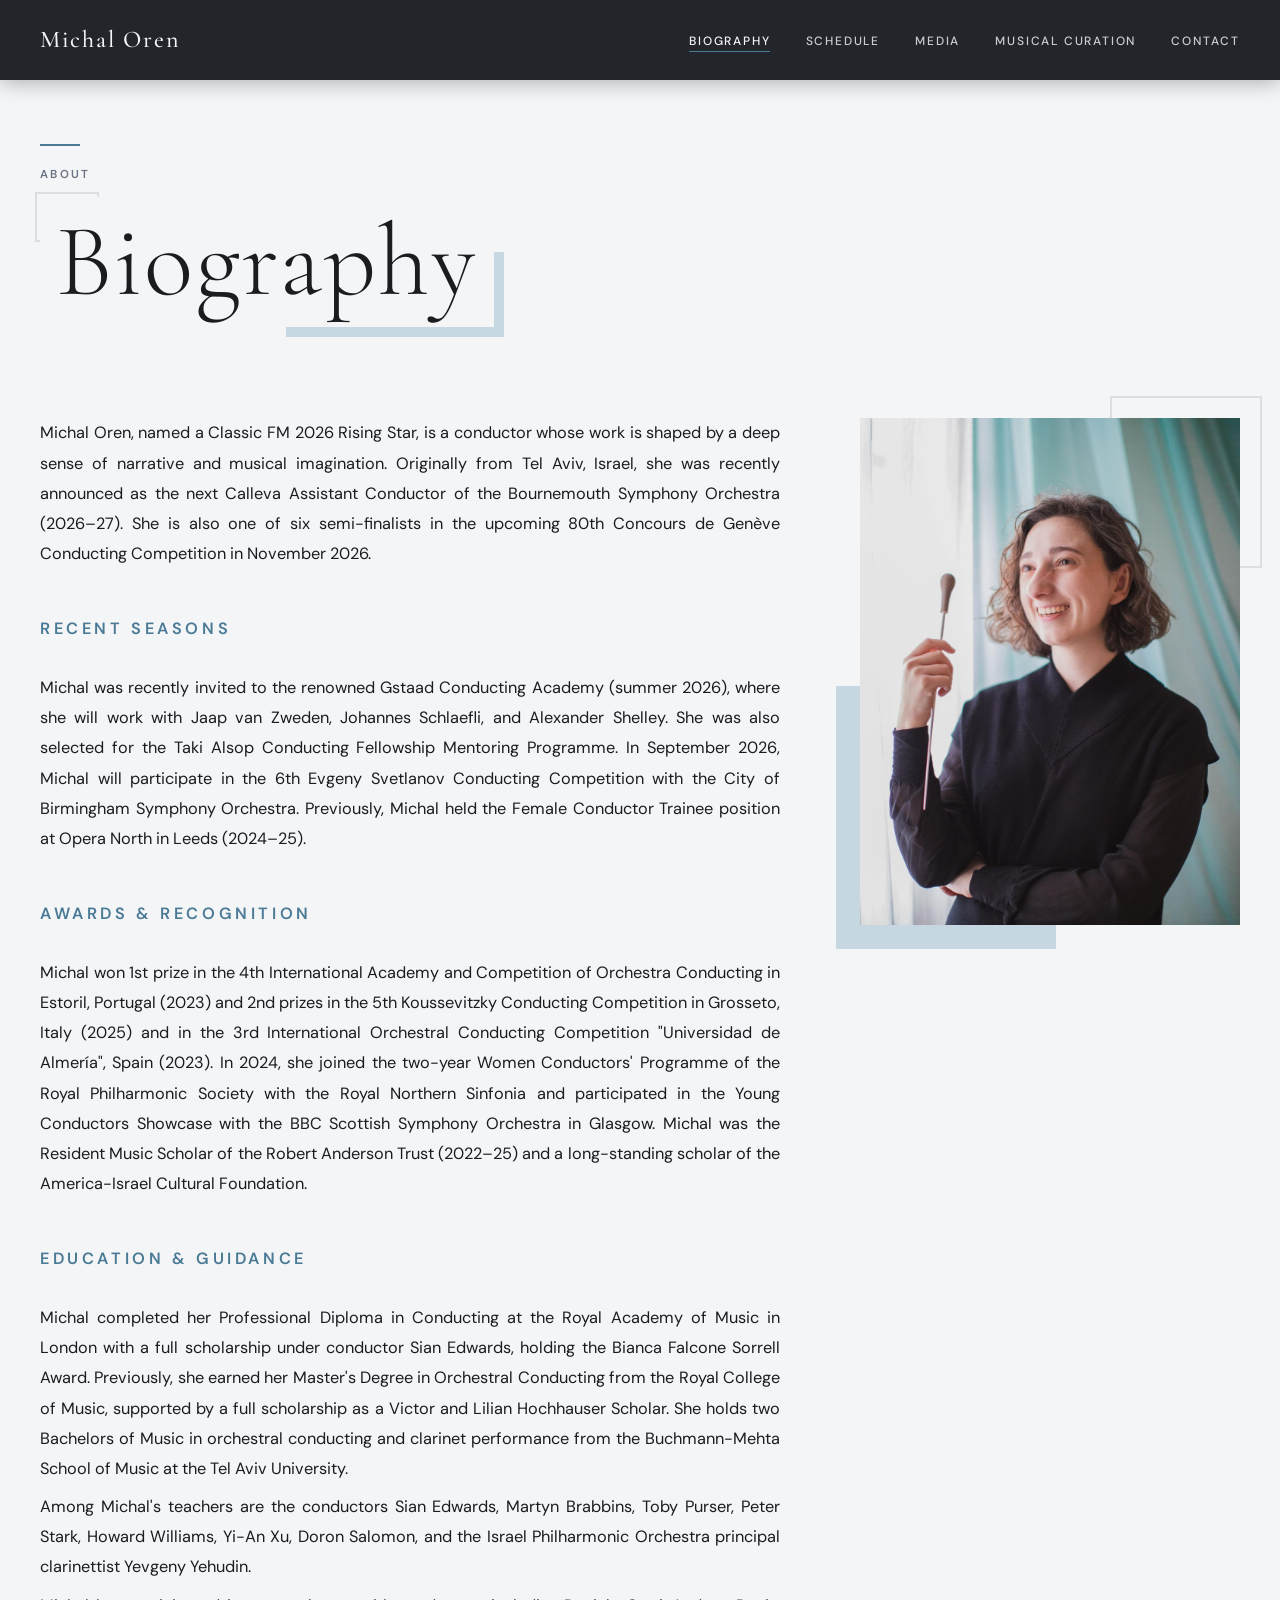
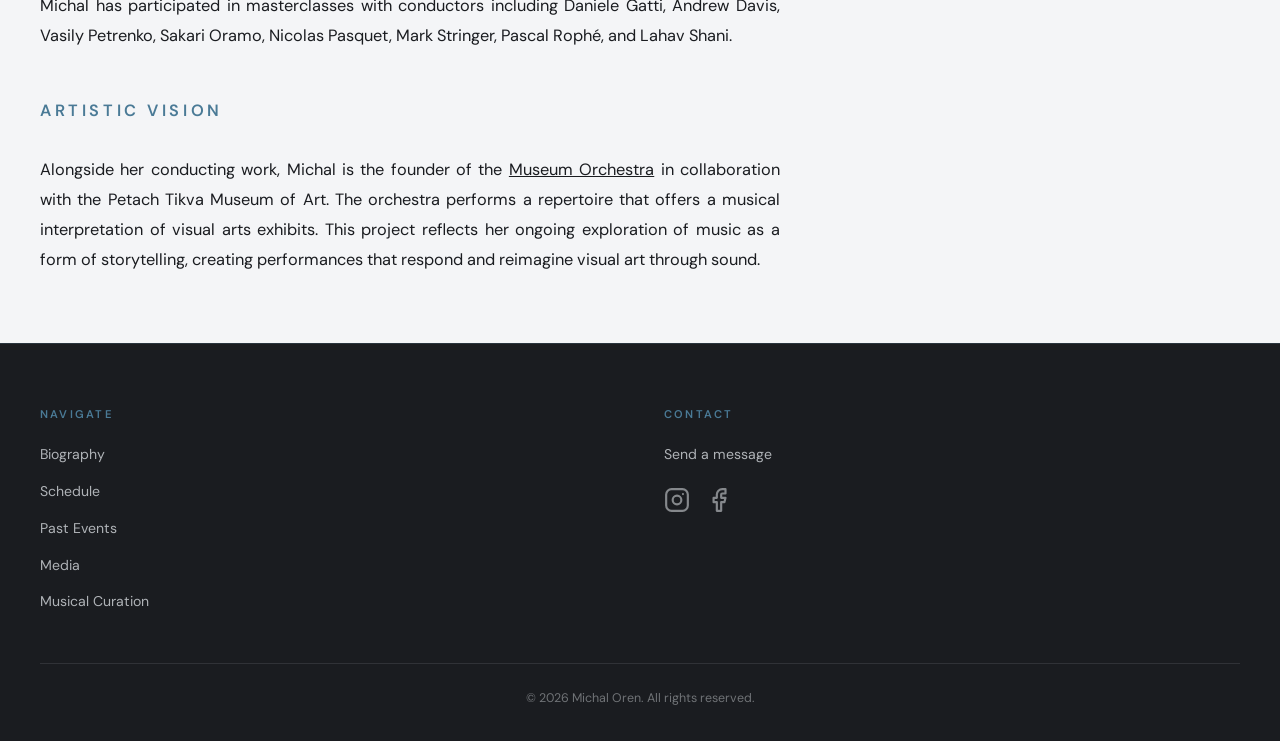
==== commit 47f0340a: "Fix biography typo, add Gstaad Menuhin Festival subtitle, and SEO metadata - Correct "Residence" to " ====
--- a/biography.html
+++ b/biography.html
@@ -5,6 +5,21 @@
   <meta name="viewport" content="width=device-width, initial-scale=1.0" />
   <meta name="description" content="Biography of Michal Oren – conductor, Classic FM 2026 Rising Star." />
   <title>Biography – Michal Oren</title>
+  <link rel="icon" type="image/svg+xml" href="images/favicon.svg" />
+  <link rel="canonical" href="https://michaloren.com/biography.html" />
+
+  <meta property="og:type" content="profile" />
+  <meta property="og:site_name" content="Michal Oren" />
+  <meta property="og:title" content="Biography – Michal Oren" />
+  <meta property="og:description" content="Biography of Michal Oren – conductor, Classic FM 2026 Rising Star." />
+  <meta property="og:url" content="https://michaloren.com/biography.html" />
+  <meta property="og:image" content="https://michaloren.com/images/bio-portrait.jpg" />
+
+  <meta name="twitter:card" content="summary_large_image" />
+  <meta name="twitter:title" content="Biography – Michal Oren" />
+  <meta name="twitter:description" content="Biography of Michal Oren – conductor, Classic FM 2026 Rising Star." />
+  <meta name="twitter:image" content="https://michaloren.com/images/bio-portrait.jpg" />
+
   <link rel="stylesheet" href="css/style.css" />
   <style>
     .fade-in { opacity: 0; transform: translateY(24px); transition: opacity 0.7s ease, transform 0.7s ease; }
@@ -118,6 +133,21 @@
       .bio-sidebar img { aspect-ratio: 2/3; object-position: center top; }
     }
   </style>
+  <script type="application/ld+json">
+  {
+    "@context": "https://schema.org",
+    "@type": "Person",
+    "name": "Michal Oren",
+    "url": "https://michaloren.com/biography.html",
+    "image": "https://michaloren.com/images/bio-portrait.jpg",
+    "jobTitle": "Conductor",
+    "description": "Biography of Michal Oren – conductor, Classic FM 2026 Rising Star.",
+    "sameAs": [
+      "https://www.instagram.com/michal.oren/",
+      "https://www.facebook.com/michal.oren.96"
+    ]
+  }
+  </script>
 </head>
 <body>
 
@@ -178,7 +208,7 @@
             3rd International Orchestral Conducting Competition "Universidad de Almería",
             Spain (2023). In 2024, she joined the two-year <strong>Women Conductors' Programme
             of the Royal Philharmonic Society</strong> with the Royal Northern Sinfonia and participated in the <strong>Young Conductors Showcase with the
-            BBC Scottish Symphony Orchestra</strong> in Glasgow. Michal was the Residence Music
+            BBC Scottish Symphony Orchestra</strong> in Glasgow. Michal was the Resident Music
             Scholar of the <strong>Robert Anderson Trust</strong> (2022–25) and a long-standing scholar of the <strong>America-Israel Cultural Foundation</strong>.
           </p>
 
--- a/css/style.css
+++ b/css/style.css
@@ -103,6 +103,8 @@
   align-items: center;
 }
 
+.about-grid { grid-template-columns: 0.85fr 1.15fr; }
+
 .grid-3 {
   display: grid;
   grid-template-columns: repeat(3, 1fr);
@@ -883,6 +885,13 @@
 .event-info h3 {
   font-size: 1.35rem;
   font-weight: 500;
+  margin-bottom: 0.25rem;
+}
+
+.event-info .event-subtitle {
+  display: block;
+  font-size: 0.85rem;
+  color: var(--accent);
   margin-bottom: 0.25rem;
 }
 
@@ -1239,6 +1248,13 @@
   .grid-3 { grid-template-columns: repeat(2, 1fr); }
   .footer__grid { grid-template-columns: 1fr 1fr; }
 }
+
+@media (max-width: 1024px) and (orientation: portrait) {
+  .grid-2 { grid-template-columns: 1fr; }
+  .about__text-wrap { order: 1; }
+  .about__image { display: none; }
+}
+
 
 @media (max-width: 768px) {
   :root { --nav-height: 68px; }
@@ -1270,8 +1286,9 @@
   .grid-2 { grid-template-columns: 1fr; }
   .grid-3 { grid-template-columns: 1fr; }
 
-  .about__image::before,
-  .about__image::after { display: none; }
+  .about__image { display: none; }
+
+  .banner-strip + .section { padding-top: calc(var(--section-pad) + 3.3rem); }
 
   .event-item {
     grid-template-columns: 70px 1fr;
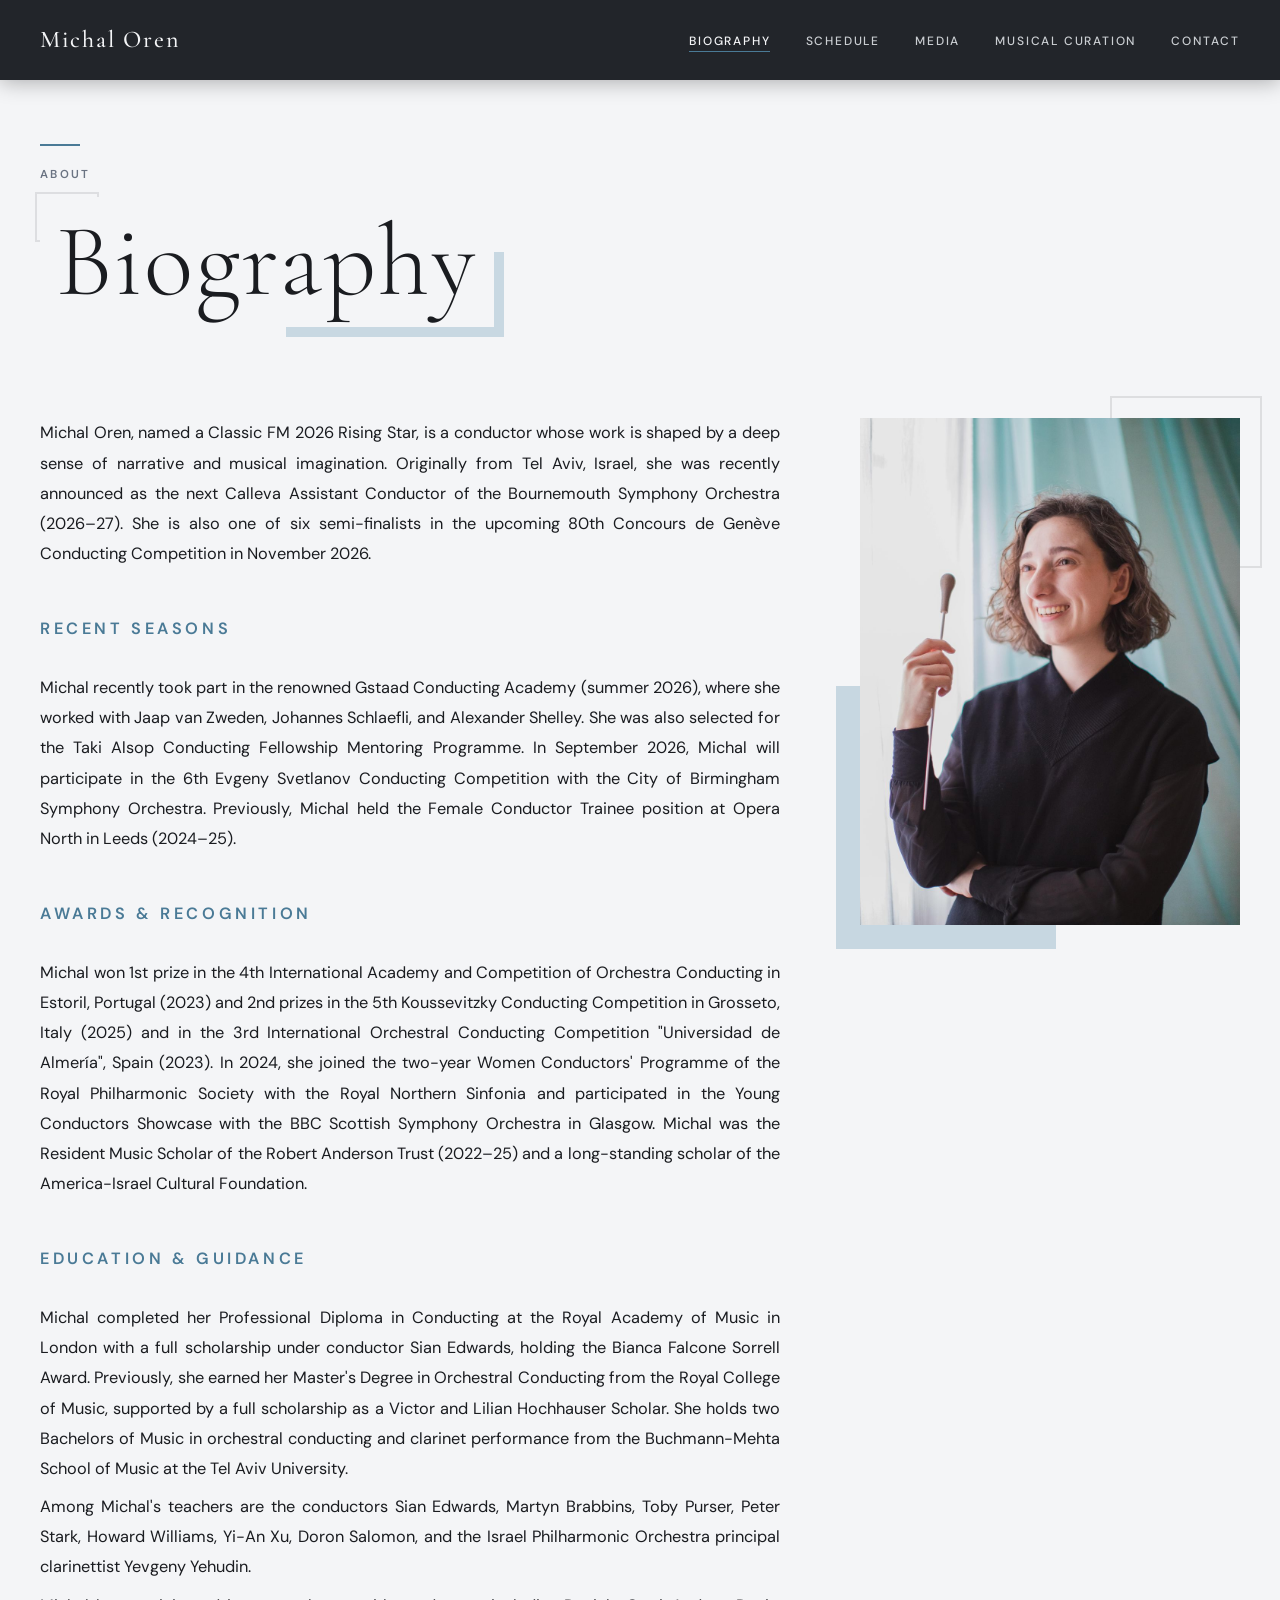
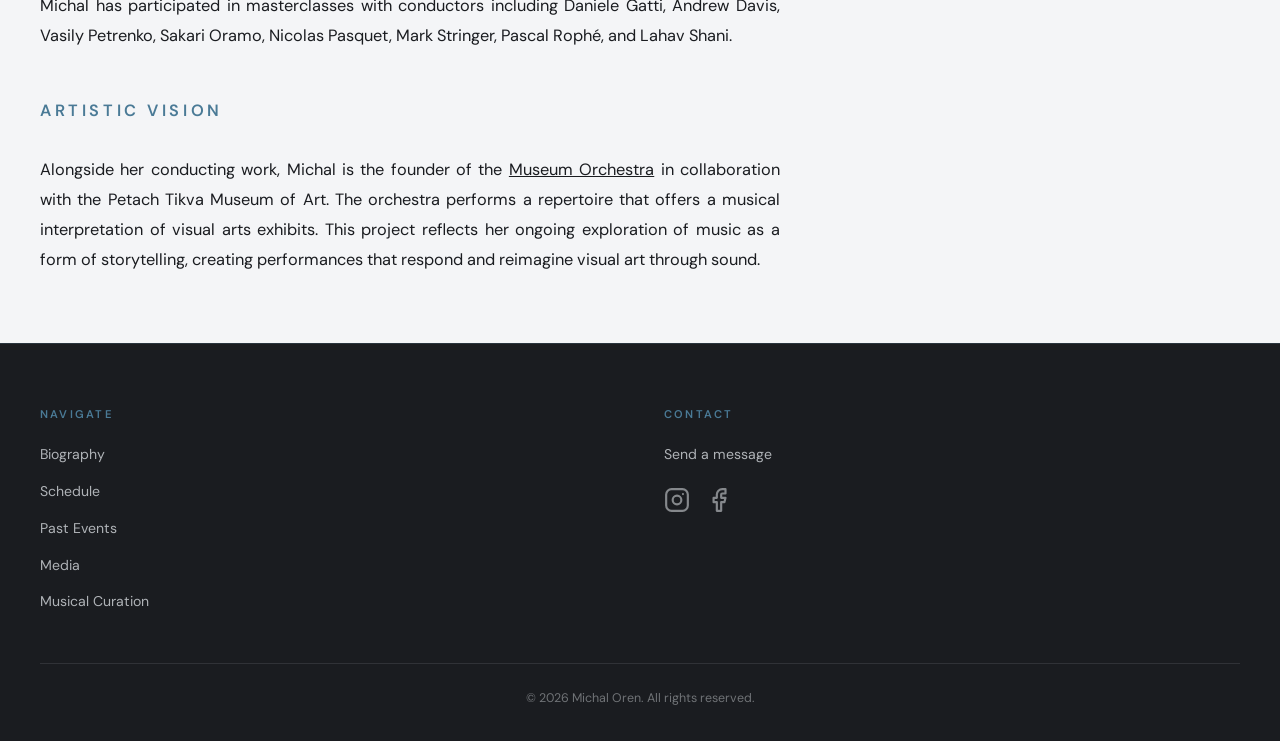
==== commit 45c79737: "Update biography, schedule, and media content - Update Recent Seasons wording in biography - Move Gs" ====
--- a/biography.html
+++ b/biography.html
@@ -196,7 +196,7 @@
           <p class="bio-section-title">Recent Seasons</p>
 
           <p>
-            Michal was recently invited to the renowned <strong>Gstaad Conducting Academy</strong> (summer 2026), where she will work with Jaap van Zweden, Johannes Schlaefli, and Alexander Shelley. She was also selected for the <strong>Taki Alsop Conducting Fellowship Mentoring Programme</strong>. In September 2026, Michal will participate in the <strong>6th Evgeny Svetlanov Conducting Competition</strong> with the City of Birmingham Symphony Orchestra. Previously, Michal held the <strong>Female Conductor Trainee</strong> position at Opera North in Leeds (2024–25).
+            Michal recently took part in the renowned <strong>Gstaad Conducting Academy</strong> (summer 2026), where she worked with Jaap van Zweden, Johannes Schlaefli, and Alexander Shelley. She was also selected for the <strong>Taki Alsop Conducting Fellowship Mentoring Programme</strong>. In September 2026, Michal will participate in the <strong>6th Evgeny Svetlanov Conducting Competition</strong> with the City of Birmingham Symphony Orchestra. Previously, Michal held the <strong>Female Conductor Trainee</strong> position at Opera North in Leeds (2024–25).
           </p>
 
           <p class="bio-section-title">Awards &amp; Recognition</p>
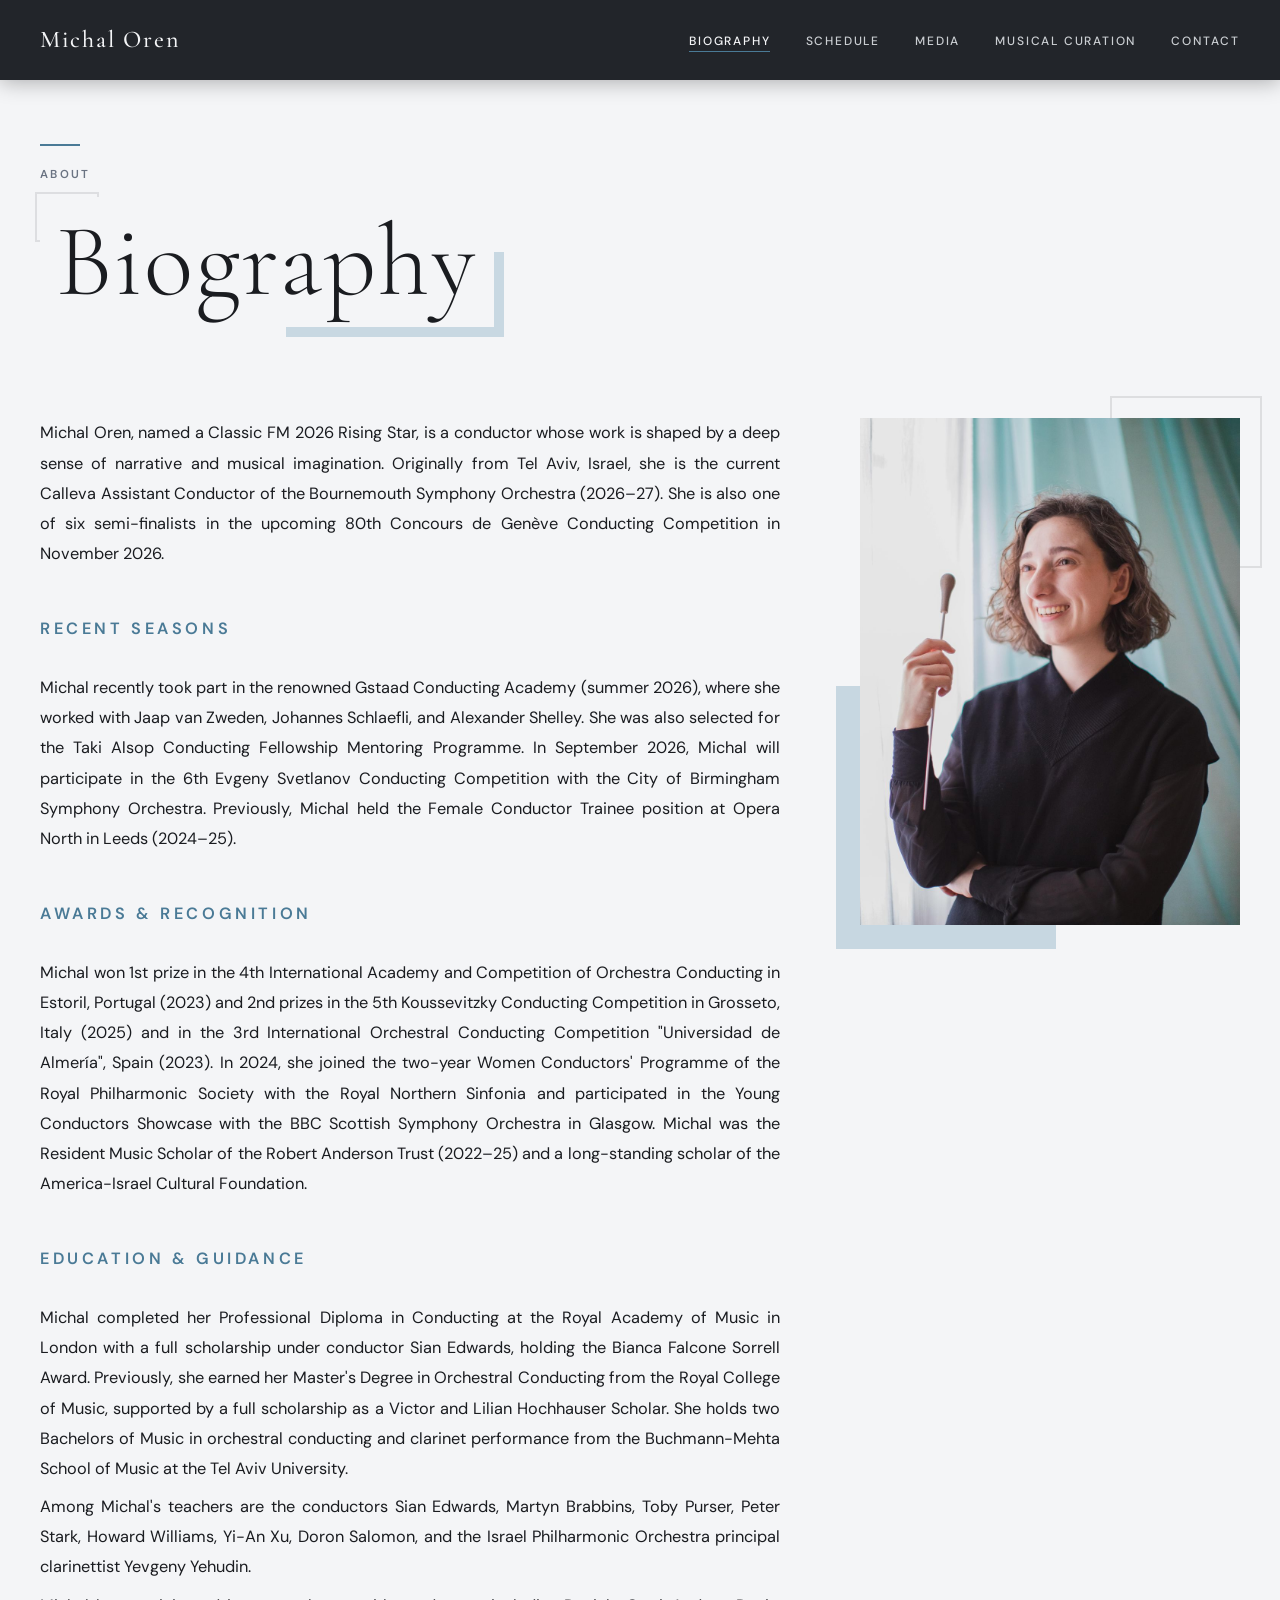
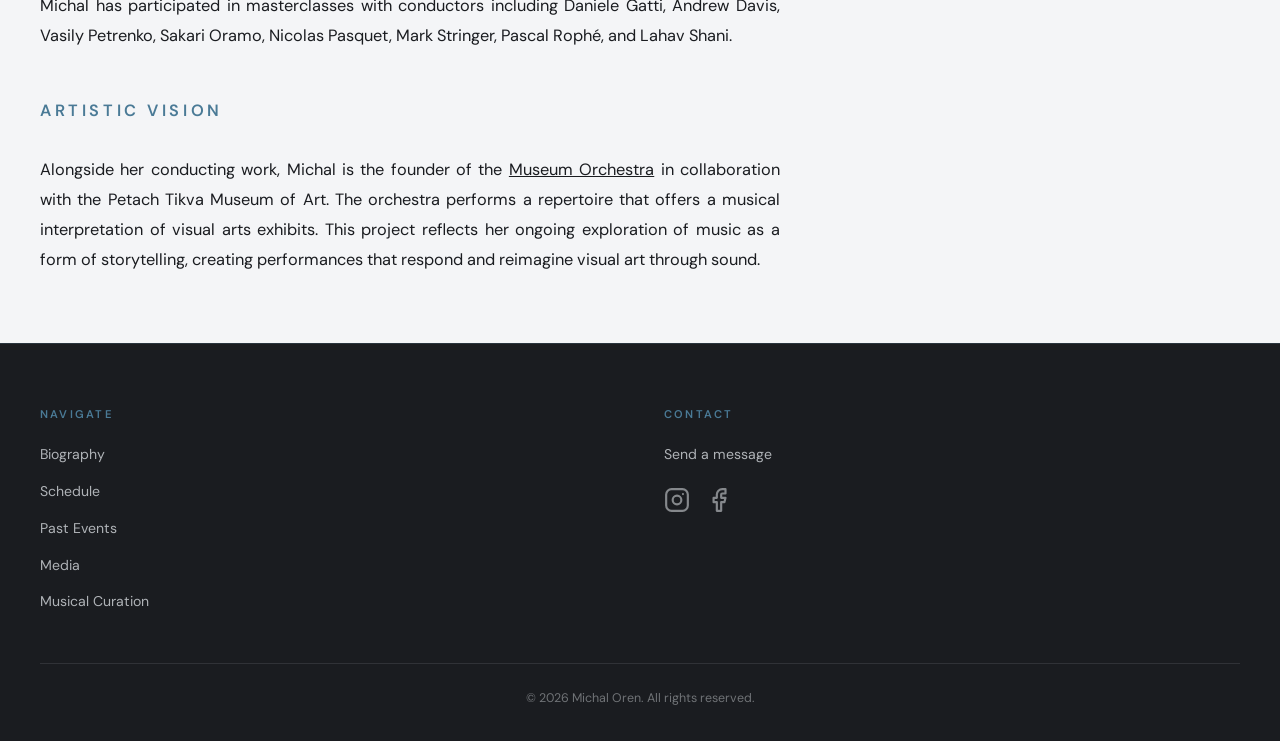
==== commit 9d3d3c70: "Add 2027 concerts and update Calleva Assistant Conductor wording Add BSO On Your Doorstep, Poole Soc" ====
--- a/biography.html
+++ b/biography.html
@@ -187,7 +187,7 @@
           <p>
             Michal Oren, named a <strong>Classic FM 2026 Rising Star</strong>, is a conductor whose
             work is shaped by a deep sense of narrative and musical imagination. Originally from
-            Tel Aviv, Israel, she was recently announced as the next <strong>Calleva Assistant
+            Tel Aviv, Israel, she is the current <strong>Calleva Assistant
             Conductor of the Bournemouth Symphony Orchestra</strong> (2026–27). She is also one
             of six semi-finalists in the upcoming <strong>80th Concours de Genève Conducting
             Competition</strong> in November 2026.
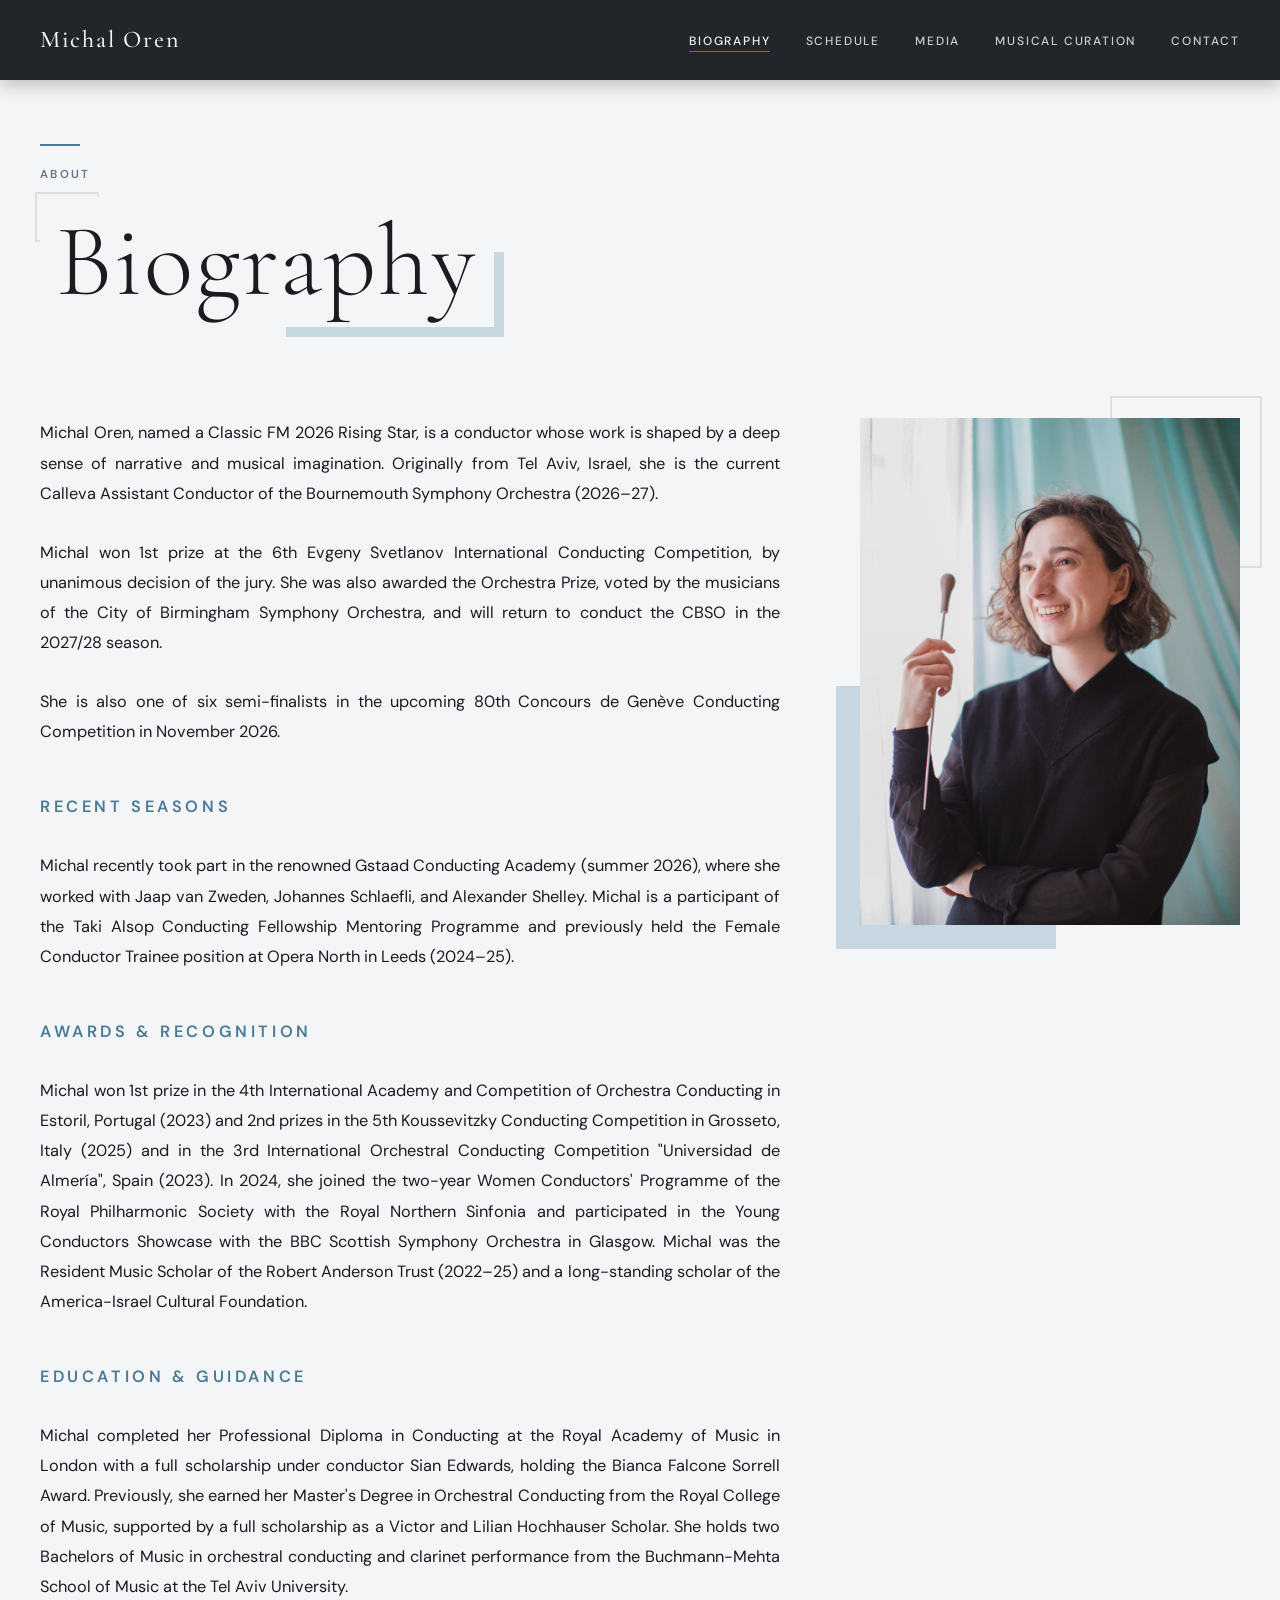
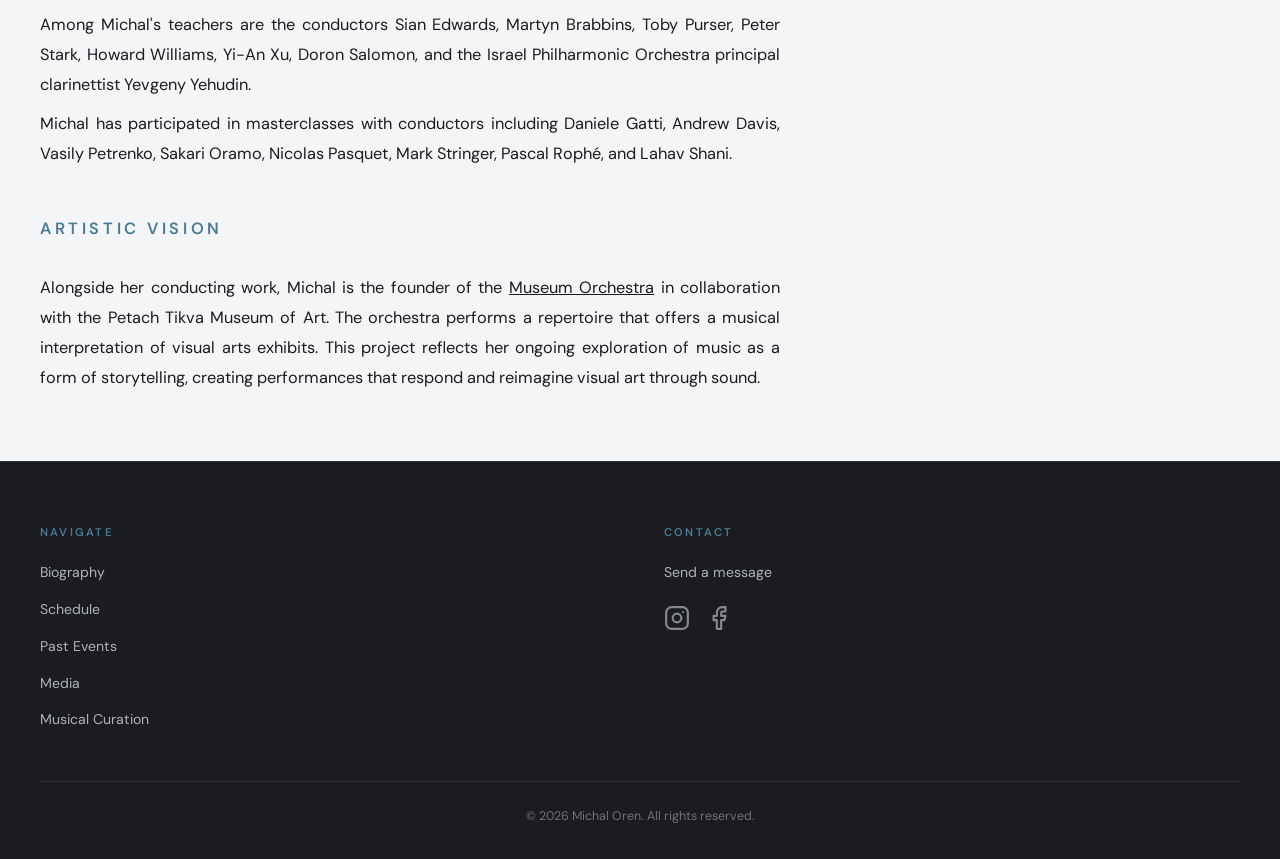
==== commit f1748e73: "Add Svetlanov Competition win across site, update schedule and past events Update About/Biography wi" ====
--- a/biography.html
+++ b/biography.html
@@ -188,7 +188,21 @@
             Michal Oren, named a <strong>Classic FM 2026 Rising Star</strong>, is a conductor whose
             work is shaped by a deep sense of narrative and musical imagination. Originally from
             Tel Aviv, Israel, she is the current <strong>Calleva Assistant
-            Conductor of the Bournemouth Symphony Orchestra</strong> (2026–27). She is also one
+            Conductor of the Bournemouth Symphony Orchestra</strong> (2026–27).
+          </p>
+
+          <p>
+            Michal won
+            <strong>1st prize</strong> at
+            the <strong>6th Evgeny Svetlanov International Conducting Competition</strong>, by
+            unanimous decision of the jury. She was also awarded the
+            <strong>Orchestra Prize</strong>, voted by the musicians of the <strong>City of Birmingham
+            Symphony Orchestra</strong>, and will return to conduct the CBSO in the 2027/28
+            season.
+          </p>
+
+          <p>
+            She is also one
             of six semi-finalists in the upcoming <strong>80th Concours de Genève Conducting
             Competition</strong> in November 2026.
           </p>
@@ -196,7 +210,7 @@
           <p class="bio-section-title">Recent Seasons</p>
 
           <p>
-            Michal recently took part in the renowned <strong>Gstaad Conducting Academy</strong> (summer 2026), where she worked with Jaap van Zweden, Johannes Schlaefli, and Alexander Shelley. She was also selected for the <strong>Taki Alsop Conducting Fellowship Mentoring Programme</strong>. In September 2026, Michal will participate in the <strong>6th Evgeny Svetlanov Conducting Competition</strong> with the City of Birmingham Symphony Orchestra. Previously, Michal held the <strong>Female Conductor Trainee</strong> position at Opera North in Leeds (2024–25).
+            Michal recently took part in the renowned <strong>Gstaad Conducting Academy</strong> (summer 2026), where she worked with Jaap van Zweden, Johannes Schlaefli, and Alexander Shelley. Michal is a participant of the <strong>Taki Alsop Conducting Fellowship Mentoring Programme</strong> and previously held the <strong>Female Conductor Trainee</strong> position at Opera North in Leeds (2024–25).
           </p>
 
           <p class="bio-section-title">Awards &amp; Recognition</p>
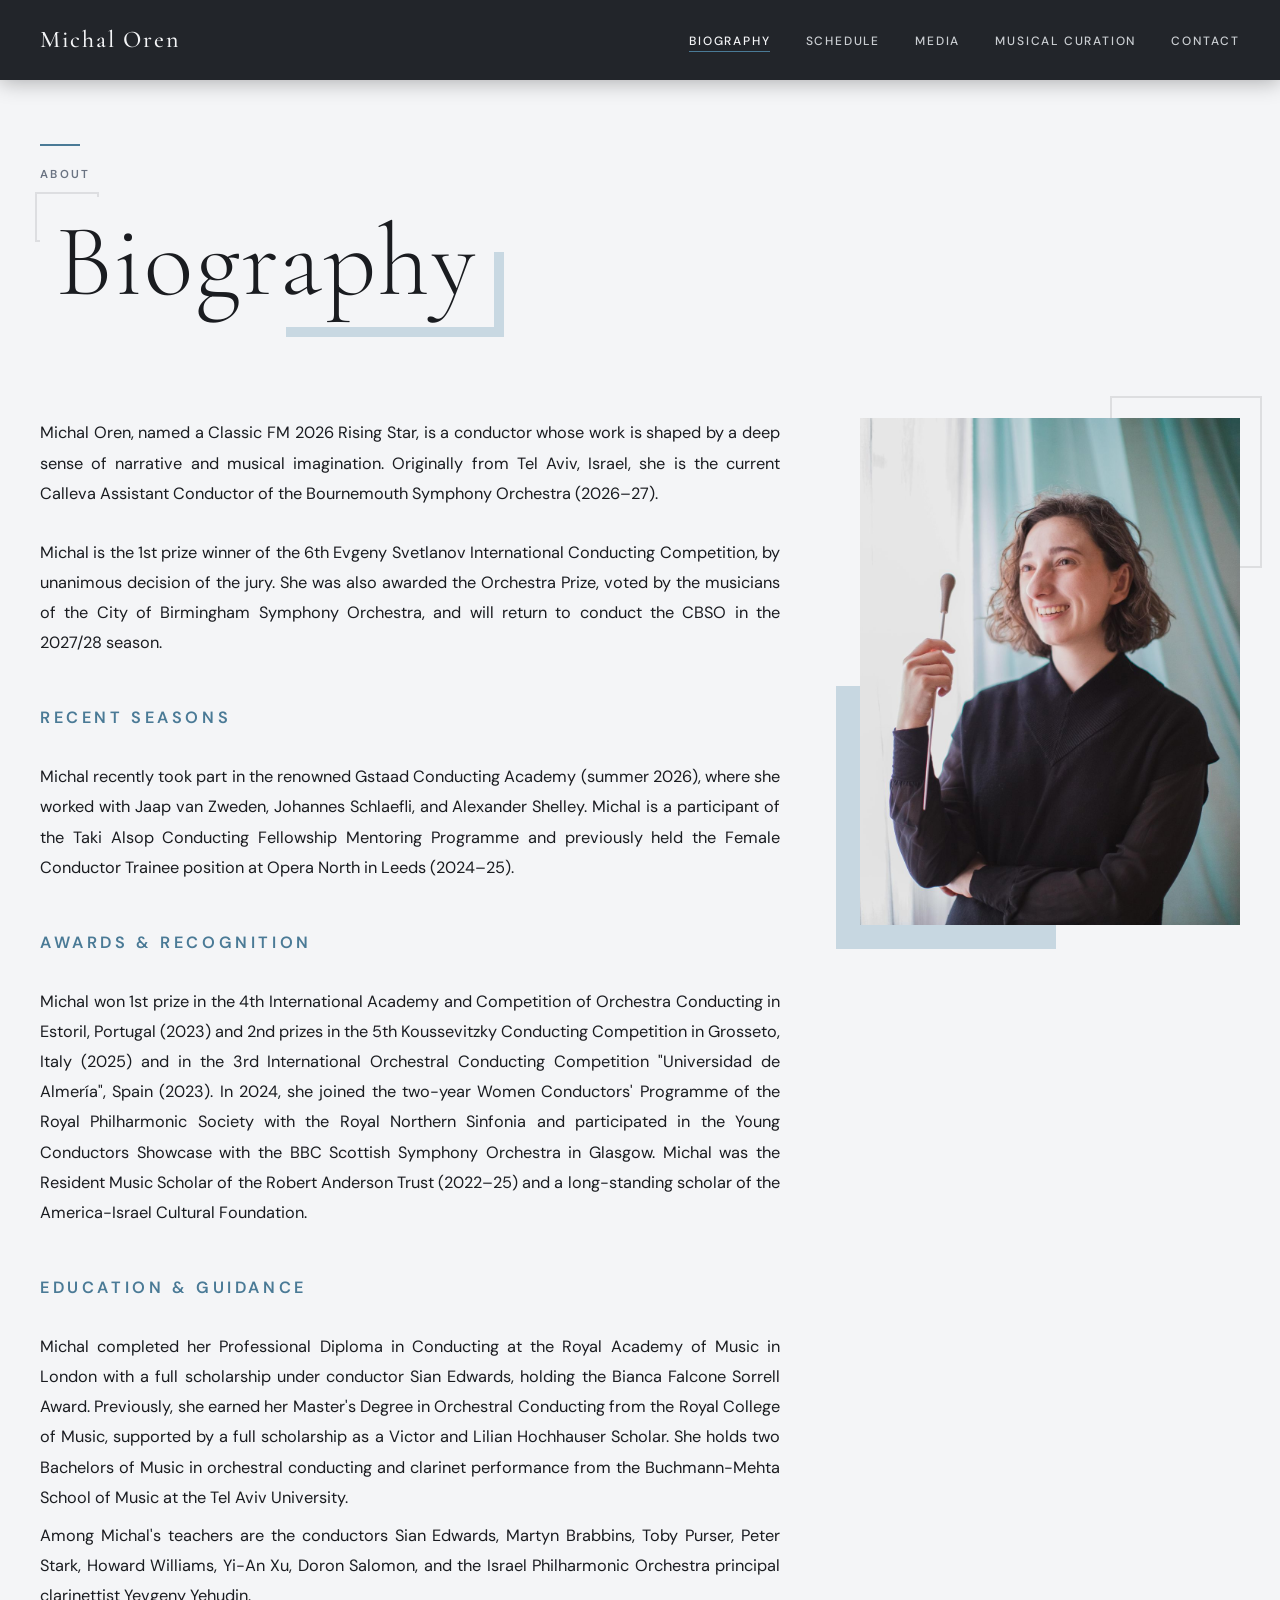
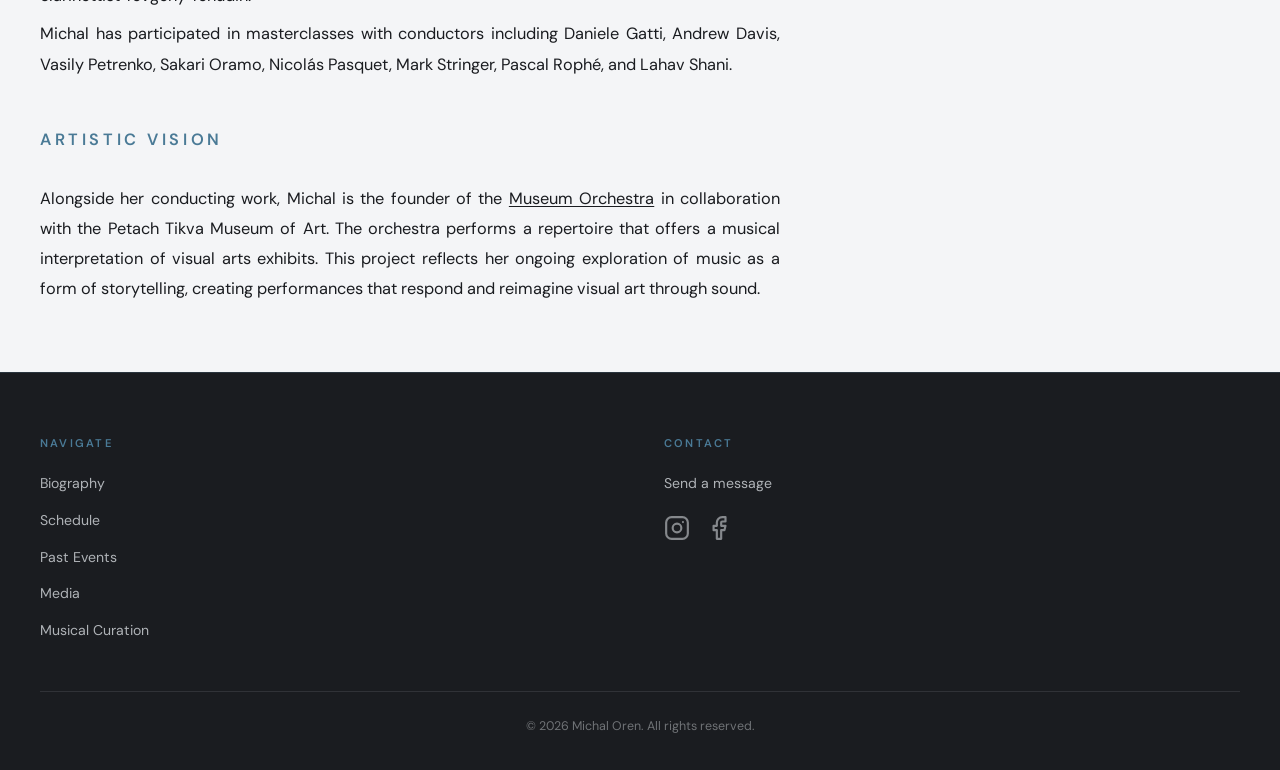
==== commit fff4e1d2: "Update biography, schedule, homepage and media gallery - Fix Svetlanov Competition win wording and c" ====
--- a/biography.html
+++ b/biography.html
@@ -24,6 +24,13 @@
   <style>
     .fade-in { opacity: 0; transform: translateY(24px); transition: opacity 0.7s ease, transform 0.7s ease; }
     .fade-in.visible { opacity: 1; transform: none; }
+
+    .inline-link {
+      text-decoration: underline;
+      text-underline-offset: 2px;
+      transition: color var(--transition);
+    }
+    .inline-link:hover { color: var(--accent); }
 
     .bio-layout {
       display: grid;
@@ -192,19 +199,13 @@
           </p>
 
           <p>
-            Michal won
-            <strong>1st prize</strong> at
+            Michal is the
+            <strong>1st prize</strong> winner of
             the <strong>6th Evgeny Svetlanov International Conducting Competition</strong>, by
             unanimous decision of the jury. She was also awarded the
             <strong>Orchestra Prize</strong>, voted by the musicians of the <strong>City of Birmingham
             Symphony Orchestra</strong>, and will return to conduct the CBSO in the 2027/28
             season.
-          </p>
-
-          <p>
-            She is also one
-            of six semi-finalists in the upcoming <strong>80th Concours de Genève Conducting
-            Competition</strong> in November 2026.
           </p>
 
           <p class="bio-section-title">Recent Seasons</p>
@@ -244,14 +245,14 @@
               Yevgeny Yehudin.
             </p>
             <p>
-              Michal has participated in masterclasses with conductors including Daniele Gatti, Andrew Davis, Vasily Petrenko, Sakari Oramo, Nicolas Pasquet, Mark Stringer, Pascal Rophé, and Lahav Shani.
+              Michal has participated in masterclasses with conductors including Daniele Gatti, Andrew Davis, Vasily Petrenko, Sakari Oramo, Nicolás Pasquet, Mark Stringer, Pascal Rophé, and Lahav Shani.
             </p>
           </div>
 
           <p class="bio-section-title">Artistic Vision</p>
 
           <p>
-            Alongside her conducting work, Michal is the founder of the <strong><a href="musical-curation.html" style="text-decoration: underline;">Museum
+            Alongside her conducting work, Michal is the founder of the <strong><a href="musical-curation.html" class="inline-link">Museum
             Orchestra</a></strong> in collaboration with the Petach Tikva Museum of Art. The orchestra
             performs a repertoire that offers a musical interpretation of visual arts exhibits.
             This project reflects her ongoing exploration of music as a form of storytelling,
--- a/css/style.css
+++ b/css/style.css
@@ -890,8 +890,10 @@
 
 .event-info .event-subtitle {
   display: block;
-  font-size: 0.85rem;
+  font-size: 0.82rem;
   color: var(--accent);
+  font-weight: 500;
+  letter-spacing: 0.02em;
   margin-bottom: 0.25rem;
 }
 
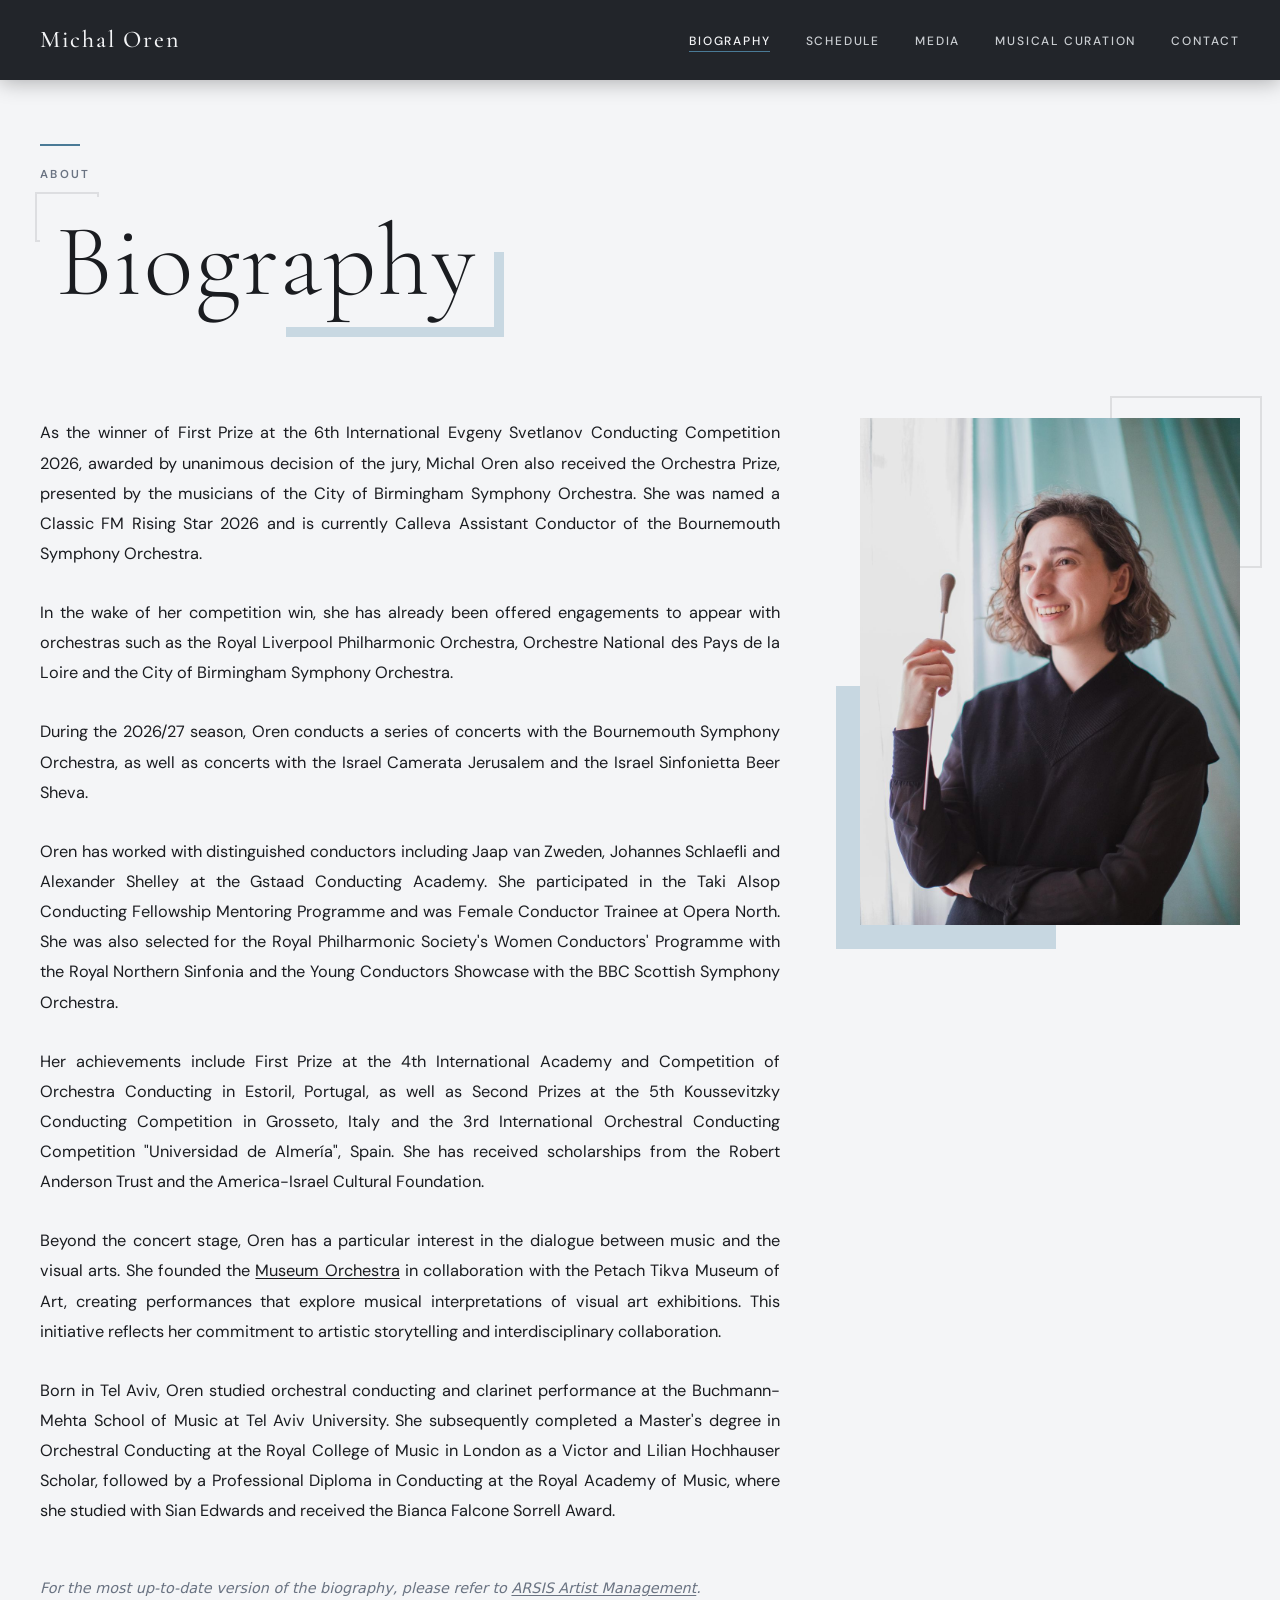
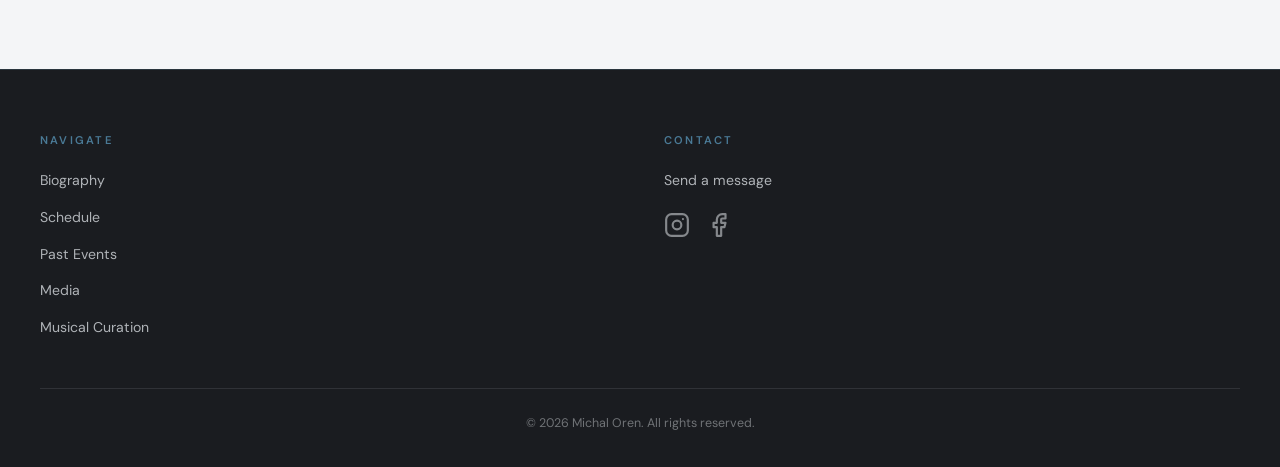
==== commit 32fb33c9: "Rewrite biography, refresh homepage About, update schedule and past events - Replace biography with " ====
--- a/biography.html
+++ b/biography.html
@@ -192,71 +192,35 @@
         <!-- Main text -->
         <div class="bio-content fade-in">
           <p>
-            Michal Oren, named a <strong>Classic FM 2026 Rising Star</strong>, is a conductor whose
-            work is shaped by a deep sense of narrative and musical imagination. Originally from
-            Tel Aviv, Israel, she is the current <strong>Calleva Assistant
-            Conductor of the Bournemouth Symphony Orchestra</strong> (2026–27).
-          </p>
-
-          <p>
-            Michal is the
-            <strong>1st prize</strong> winner of
-            the <strong>6th Evgeny Svetlanov International Conducting Competition</strong>, by
-            unanimous decision of the jury. She was also awarded the
-            <strong>Orchestra Prize</strong>, voted by the musicians of the <strong>City of Birmingham
-            Symphony Orchestra</strong>, and will return to conduct the CBSO in the 2027/28
-            season.
-          </p>
-
-          <p class="bio-section-title">Recent Seasons</p>
-
-          <p>
-            Michal recently took part in the renowned <strong>Gstaad Conducting Academy</strong> (summer 2026), where she worked with Jaap van Zweden, Johannes Schlaefli, and Alexander Shelley. Michal is a participant of the <strong>Taki Alsop Conducting Fellowship Mentoring Programme</strong> and previously held the <strong>Female Conductor Trainee</strong> position at Opera North in Leeds (2024–25).
-          </p>
-
-          <p class="bio-section-title">Awards &amp; Recognition</p>
-
-          <p>
-            Michal won <strong>1st prize in the 4th International Academy and Competition of
-            Orchestra Conducting in Estoril, Portugal</strong> (2023) and 2nd prizes in the
-            5th Koussevitzky Conducting Competition in Grosseto, Italy (2025) and in the
-            3rd International Orchestral Conducting Competition "Universidad de Almería",
-            Spain (2023). In 2024, she joined the two-year <strong>Women Conductors' Programme
-            of the Royal Philharmonic Society</strong> with the Royal Northern Sinfonia and participated in the <strong>Young Conductors Showcase with the
-            BBC Scottish Symphony Orchestra</strong> in Glasgow. Michal was the Resident Music
-            Scholar of the <strong>Robert Anderson Trust</strong> (2022–25) and a long-standing scholar of the <strong>America-Israel Cultural Foundation</strong>.
-          </p>
-
-          <p class="bio-section-title">Education &amp; Guidance</p>
-
-          <div style="display: flex; flex-direction: column; gap: 0.5rem;">
-            <p>
-              Michal completed her <strong>Professional Diploma in Conducting at the Royal Academy
-              of Music</strong> in London with a full scholarship under conductor Sian Edwards,
-              holding the <strong>Bianca Falcone Sorrell Award</strong>. Previously, she earned
-              her <strong>Master's Degree in Orchestral Conducting from the Royal College of
-              Music</strong>, supported by a full scholarship as a Victor and Lilian Hochhauser
-              Scholar. She holds two <strong>Bachelors of Music</strong> in orchestral conducting
-              and clarinet performance from the Buchmann-Mehta School of Music at the Tel Aviv University.
-            </p>
-            <p>
-              Among Michal's teachers are the conductors Sian Edwards, Martyn Brabbins, Toby Purser,
-              Peter Stark, Howard Williams, Yi-An Xu, Doron Salomon, and the Israel Philharmonic Orchestra principal clarinettist
-              Yevgeny Yehudin.
-            </p>
-            <p>
-              Michal has participated in masterclasses with conductors including Daniele Gatti, Andrew Davis, Vasily Petrenko, Sakari Oramo, Nicolás Pasquet, Mark Stringer, Pascal Rophé, and Lahav Shani.
-            </p>
-          </div>
-
-          <p class="bio-section-title">Artistic Vision</p>
-
-          <p>
-            Alongside her conducting work, Michal is the founder of the <strong><a href="musical-curation.html" class="inline-link">Museum
-            Orchestra</a></strong> in collaboration with the Petach Tikva Museum of Art. The orchestra
-            performs a repertoire that offers a musical interpretation of visual arts exhibits.
-            This project reflects her ongoing exploration of music as a form of storytelling,
-            creating performances that respond and reimagine visual art through sound.
+            As the winner of First Prize at the 6th International Evgeny Svetlanov Conducting Competition 2026, awarded by unanimous decision of the jury, Michal Oren also received the Orchestra Prize, presented by the musicians of the City of Birmingham Symphony Orchestra. She was named a Classic FM Rising Star 2026 and is currently Calleva Assistant Conductor of the Bournemouth Symphony Orchestra.
+          </p>
+
+          <p>
+            In the wake of her competition win, she has already been offered engagements to appear with orchestras such as the Royal Liverpool Philharmonic Orchestra, Orchestre National des Pays de la Loire and the City of Birmingham Symphony Orchestra.
+          </p>
+
+          <p>
+            During the 2026/27 season, Oren conducts a series of concerts with the Bournemouth Symphony Orchestra, as well as concerts with the Israel Camerata Jerusalem and the Israel Sinfonietta Beer Sheva.
+          </p>
+
+          <p>
+            Oren has worked with distinguished conductors including Jaap van Zweden, Johannes Schlaefli and Alexander Shelley at the Gstaad Conducting Academy. She participated in the Taki Alsop Conducting Fellowship Mentoring Programme and was Female Conductor Trainee at Opera North. She was also selected for the Royal Philharmonic Society's Women Conductors' Programme with the Royal Northern Sinfonia and the Young Conductors Showcase with the BBC Scottish Symphony Orchestra.
+          </p>
+
+          <p>
+            Her achievements include First Prize at the 4th International Academy and Competition of Orchestra Conducting in Estoril, Portugal, as well as Second Prizes at the 5th Koussevitzky Conducting Competition in Grosseto, Italy and the 3rd International Orchestral Conducting Competition "Universidad de Almería", Spain. She has received scholarships from the Robert Anderson Trust and the America-Israel Cultural Foundation.
+          </p>
+
+          <p>
+            Beyond the concert stage, Oren has a particular interest in the dialogue between music and the visual arts. She founded the <a href="musical-curation.html" class="inline-link">Museum Orchestra</a> in collaboration with the Petach Tikva Museum of Art, creating performances that explore musical interpretations of visual art exhibitions. This initiative reflects her commitment to artistic storytelling and interdisciplinary collaboration.
+          </p>
+
+          <p>
+            Born in Tel Aviv, Oren studied orchestral conducting and clarinet performance at the Buchmann-Mehta School of Music at Tel Aviv University. She subsequently completed a Master's degree in Orchestral Conducting at the Royal College of Music in London as a Victor and Lilian Hochhauser Scholar, followed by a Professional Diploma in Conducting at the Royal Academy of Music, where she studied with Sian Edwards and received the Bianca Falcone Sorrell Award.
+          </p>
+
+          <p style="color: var(--text-muted); font-size: 0.9rem; margin-top: 1.2rem;">
+            <em>For the most up-to-date version of the biography, please refer to <a href="https://www.arsis-artists.com/en/artists/michal-oren" target="_blank" rel="noopener" class="inline-link">ARSIS Artist Management</a>.</em>
           </p>
 
         </div>
